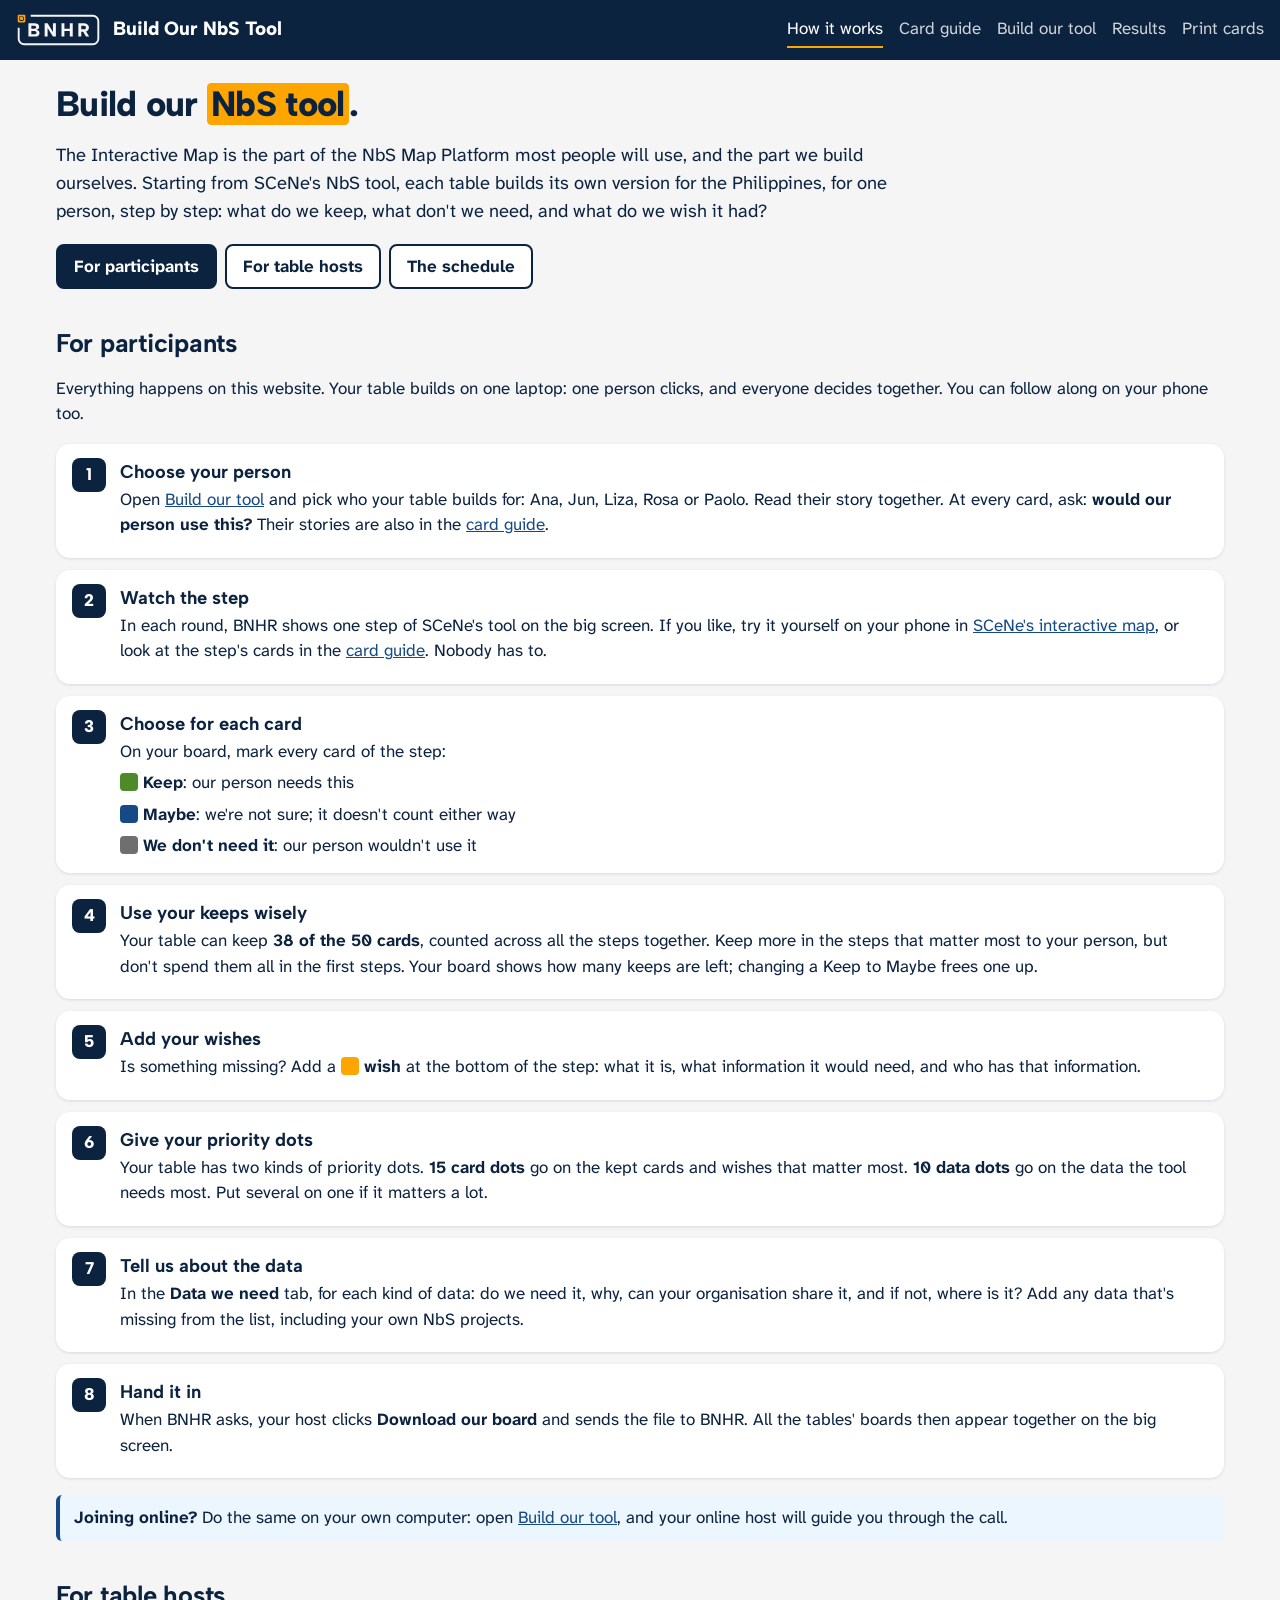
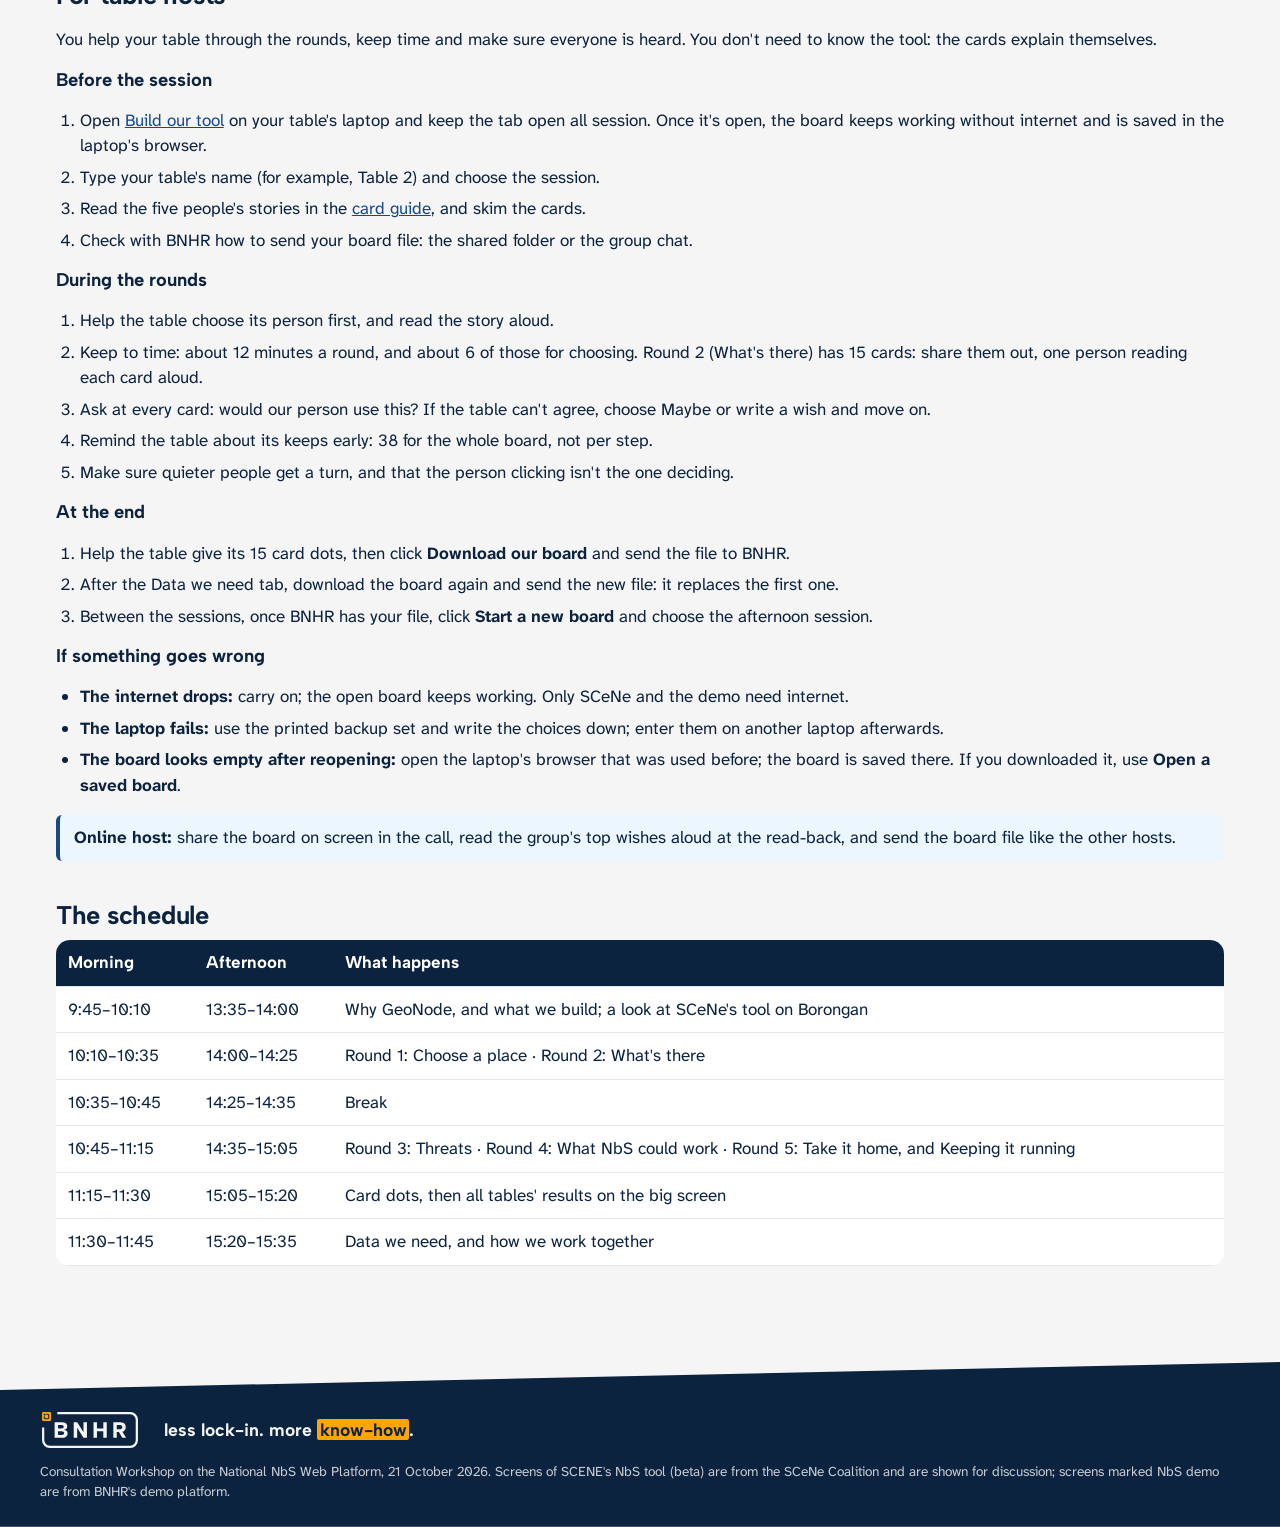
==== 2026-10-21-nbs-tool-builder/index.html @ ed40498b "feat: How it works page, card guide page, board-wide keeps and priority dots - index.html is now How" ====
<!doctype html>
<html lang="en">
<head>
<meta charset="utf-8">
<meta name="viewport" content="width=device-width, initial-scale=1">
<title>Build Our NbS Tool</title>
<meta name="description" content="How the Build Our NbS Tool activity works, step by step, for participants and table hosts.">
<link rel="stylesheet" href="style.css">
</head>
<body>
<main class="howto">
  <h1>Build our <em>NbS tool</em>.</h1>
  <p class="lead">The Interactive Map is the part of the NbS Map Platform most people will use, and the part we build ourselves. Starting from SCeNe's NbS tool, each table builds its own version for the Philippines, for one person, step by step: what do we keep, what don't we need, and what do we wish it had?</p>

  <nav class="jump" aria-label="On this page">
    <a class="btn" href="#participants">For participants</a>
    <a class="btn ghost" href="#hosts">For table hosts</a>
    <a class="btn ghost" href="#schedule">The schedule</a>
  </nav>

  <section id="participants">
    <h2>For participants</h2>
    <p>Everything happens on this website. Your table builds on one laptop: one person clicks, and everyone decides together. You can follow along on your phone too.</p>
    <ol class="howto-steps">
      <li><h3>Choose your person</h3><p>Open <a href="board.html">Build our tool</a> and pick who your table builds for: Ana, Jun, Liza, Rosa or Paolo. Read their story together. At every card, ask: <strong>would our person use this?</strong> Their stories are also in the <a href="cards.html#people">card guide</a>.</p></li>
      <li><h3>Watch the step</h3><p>In each round, BNHR shows one step of SCeNe's tool on the big screen. If you like, try it yourself on your phone in <a href="https://nbstool-beta.scenecoalition.org/interactive-map" target="_blank" rel="noopener">SCeNe's interactive map</a>, or look at the step's cards in the <a href="cards.html#cards">card guide</a>. Nobody has to.</p></li>
      <li><h3>Choose for each card</h3><p>On your board, mark every card of the step:</p>
        <ul class="legend" aria-label="The choices">
          <li><span class="swatch keep"></span> <strong>Keep</strong>: our person needs this</li>
          <li><span class="swatch maybe"></span> <strong>Maybe</strong>: we're not sure; it doesn't count either way</li>
          <li><span class="swatch skip"></span> <strong>We don't need it</strong>: our person wouldn't use it</li>
        </ul>
      </li>
      <li><h3>Use your keeps wisely</h3><p>Your table can keep <strong><span data-rule="keeps"></span> of the <span data-rule="cards"></span> cards</strong>, counted across all the steps together. Keep more in the steps that matter most to your person, but don't spend them all in the first steps. Your board shows how many keeps are left; changing a Keep to Maybe frees one up.</p></li>
      <li><h3>Add your wishes</h3><p>Is something missing? Add a <span class="swatch wish"></span> <strong>wish</strong> at the bottom of the step: what it is, what information it would need, and who has that information.</p></li>
      <li><h3>Give your priority dots</h3><p>Your table has two kinds of priority dots. <strong><span data-rule="cardDots"></span> card dots</strong> go on the kept cards and wishes that matter most. <strong><span data-rule="dataDots"></span> data dots</strong> go on the data the tool needs most. Put several on one if it matters a lot.</p></li>
      <li><h3>Tell us about the data</h3><p>In the <strong>Data we need</strong> tab, for each kind of data: do we need it, why, can your organisation share it, and if not, where is it? Add any data that's missing from the list, including your own NbS projects.</p></li>
      <li><h3>Hand it in</h3><p>When BNHR asks, your host clicks <strong>Download our board</strong> and sends the file to BNHR. All the tables' boards then appear together on the big screen.</p></li>
    </ol>
    <p class="notice"><strong>Joining online?</strong> Do the same on your own computer: open <a href="board.html">Build our tool</a>, and your online host will guide you through the call.</p>
  </section>

  <section id="hosts">
    <h2>For table hosts</h2>
    <p>You help your table through the rounds, keep time and make sure everyone is heard. You don't need to know the tool: the cards explain themselves.</p>
    <h3>Before the session</h3>
    <ol class="howto-list">
      <li>Open <a href="board.html">Build our tool</a> on your table's laptop and keep the tab open all session. Once it's open, the board keeps working without internet and is saved in the laptop's browser.</li>
      <li>Type your table's name (for example, Table 2) and choose the session.</li>
      <li>Read the five people's stories in the <a href="cards.html#people">card guide</a>, and skim the cards.</li>
      <li>Check with BNHR how to send your board file: the shared folder or the group chat.</li>
    </ol>
    <h3>During the rounds</h3>
    <ol class="howto-list">
      <li>Help the table choose its person first, and read the story aloud.</li>
      <li>Keep to time: about 12 minutes a round, and about 6 of those for choosing. Round 2 (What's there) has 15 cards: share them out, one person reading each card aloud.</li>
      <li>Ask at every card: would our person use this? If the table can't agree, choose Maybe or write a wish and move on.</li>
      <li>Remind the table about its keeps early: <span data-rule="keeps"></span> for the whole board, not per step.</li>
      <li>Make sure quieter people get a turn, and that the person clicking isn't the one deciding.</li>
    </ol>
    <h3>At the end</h3>
    <ol class="howto-list">
      <li>Help the table give its <span data-rule="cardDots"></span> card dots, then click <strong>Download our board</strong> and send the file to BNHR.</li>
      <li>After the Data we need tab, download the board again and send the new file: it replaces the first one.</li>
      <li>Between the sessions, once BNHR has your file, click <strong>Start a new board</strong> and choose the afternoon session.</li>
    </ol>
    <h3>If something goes wrong</h3>
    <ul class="howto-list">
      <li><strong>The internet drops:</strong> carry on; the open board keeps working. Only SCeNe and the demo need internet.</li>
      <li><strong>The laptop fails:</strong> use the printed backup set and write the choices down; enter them on another laptop afterwards.</li>
      <li><strong>The board looks empty after reopening:</strong> open the laptop's browser that was used before; the board is saved there. If you downloaded it, use <strong>Open a saved board</strong>.</li>
    </ul>
    <p class="notice"><strong>Online host:</strong> share the board on screen in the call, read the group's top wishes aloud at the read-back, and send the board file like the other hosts.</p>
  </section>

  <section id="schedule">
    <h2>The schedule</h2>
    <div class="table-wrap">
      <table class="results">
        <thead><tr><th>Morning</th><th>Afternoon</th><th>What happens</th></tr></thead>
        <tbody>
          <tr><td>9:45–10:10</td><td>13:35–14:00</td><td>Why GeoNode, and what we build; a look at SCeNe's tool on Borongan</td></tr>
          <tr><td>10:10–10:35</td><td>14:00–14:25</td><td>Round 1: Choose a place · Round 2: What's there</td></tr>
          <tr><td>10:35–10:45</td><td>14:25–14:35</td><td>Break</td></tr>
          <tr><td>10:45–11:15</td><td>14:35–15:05</td><td>Round 3: Threats · Round 4: What NbS could work · Round 5: Take it home, and Keeping it running</td></tr>
          <tr><td>11:15–11:30</td><td>15:05–15:20</td><td>Card dots, then all tables' results on the big screen</td></tr>
          <tr><td>11:30–11:45</td><td>15:20–15:35</td><td>Data we need, and how we work together</td></tr>
        </tbody>
      </table>
    </div>
  </section>
</main>
<script src="cards.js"></script>
<script src="common.js"></script>
<script>
  UI.topbar();
  UI.footer();
</script>
</body>
</html>
---- 2026-10-21-nbs-tool-builder/style.css ----
/* BNHR 2026 brand: core-light colourway (navy ink on paper, signal orange block),
   Albert Sans headlines, Atkinson Hyperlegible Next text. Fonts are bundled so the
   pages look right without internet. Green and grey are used only for the
   keep / don't need choices; orange also marks wishes. */
@font-face { font-family: "Albert Sans"; src: url("fonts/albert-sans-latin-wght-normal.woff2") format("woff2"); font-weight: 100 900; font-display: swap; }
@font-face { font-family: "Atkinson Hyperlegible Next"; src: url("fonts/atkinson-hyperlegible-next-latin-400-normal.woff2") format("woff2"); font-weight: 400; font-display: swap; }
@font-face { font-family: "Atkinson Hyperlegible Next"; src: url("fonts/atkinson-hyperlegible-next-latin-700-normal.woff2") format("woff2"); font-weight: 700; font-display: swap; }

:root {
  --navy: #0c2340;
  --navy-surface: #10294a;
  --orange: #ffa500;
  --orange-pale: #fff4dc;
  --paper: #f5f5f5;
  --white: #ffffff;
  --blue: #164a87;
  --blue-pale: #ebf6ff;
  --green: #4d8a2a;
  --green-pale: #e9f3e1;
  --grey: #6f6f6f;
  --grey-pale: #e6e6e6;
  --red: #cc0000;
  --muted: color-mix(in srgb, var(--navy) 86%, var(--paper));
  --rule: color-mix(in srgb, var(--navy) 18%, var(--paper));
  --font-title: "Albert Sans", Arial, sans-serif;
  --font-body: "Atkinson Hyperlegible Next", Arial, sans-serif;
  --radius: 14px;
}

/* The 2026 highlight: navy words on an orange block; a full stop stays outside it. */
em.hl, h1 em, h2 em {
  font-style: normal; color: var(--navy); background: var(--orange);
  padding: 0 0.12em; border-radius: 0.12em;
  -webkit-box-decoration-break: clone; box-decoration-break: clone;
}

* { box-sizing: border-box; }

body {
  margin: 0;
  background: var(--paper);
  color: var(--navy);
  font-family: var(--font-body);
  font-size: 17px;
  line-height: 1.5;
}

h1, h2, h3 {
  font-family: var(--font-title);
  line-height: 1.15;
  margin: 0 0 0.4em;
}
h1 { font-size: 2.2rem; font-weight: 800; letter-spacing: -0.02em; }
h2 { font-size: 1.6rem; font-weight: 700; letter-spacing: -0.01em; }
h3 { font-size: 1.15rem; font-weight: 700; }

a { color: var(--blue); }

button, input, select, textarea { font: inherit; color: inherit; }

/* Top bar */
.topbar {
  background: var(--navy);
  color: var(--white);
  padding: 12px 16px;
  display: flex;
  flex-wrap: wrap;
  align-items: center;
  gap: 8px 24px;
}
.topbar .brand {
  font-family: var(--font-title);
  font-weight: 800;
  font-size: 1.2rem;
  color: var(--white);
  text-decoration: none;
  margin-right: auto;
  display: flex;
  align-items: center;
  gap: 12px;
}
.topbar .brand img { height: 34px; width: auto; }
.topbar nav { display: flex; flex-wrap: wrap; gap: 4px 16px; }
.topbar nav a { color: var(--white); text-decoration: none; opacity: 0.8; padding: 4px 0; border-bottom: 2px solid transparent; }
.topbar nav a:hover { opacity: 1; }
.topbar nav a[aria-current="page"] { opacity: 1; border-bottom-color: var(--orange); }

main { max-width: 1200px; margin: 0 auto; padding: 24px 16px 64px; }

.lead { font-size: 1.15rem; max-width: 46em; }
.muted { color: var(--muted); }
.small { font-size: 0.9rem; }

/* The 2026 footer: the slanted navy band, with the logo and the tagline. */
footer.site {
  background: var(--navy); color: var(--paper);
  clip-path: polygon(0 28px, 100% 0, 100% 100%, 0 100%);
  padding: 48px 16px 24px; margin-top: 32px;
}
footer.site .inner { max-width: 1200px; margin: 0 auto; display: flex; flex-wrap: wrap; align-items: center; gap: 12px 24px; }
footer.site img { height: 40px; width: auto; }
footer.site .tagline { font-family: var(--font-title); font-weight: 700; font-size: 1.1rem; text-transform: lowercase; }
footer.site .tagline em { font-style: normal; color: var(--navy); background: var(--orange); padding: 0 0.12em; border-radius: 0.12em; }
footer.site .credit { flex-basis: 100%; font-size: 0.85rem; color: color-mix(in srgb, var(--paper) 80%, var(--navy)); }

/* Step navigation */
.steps { display: flex; flex-wrap: wrap; gap: 8px; margin: 16px 0 24px; padding: 0; list-style: none; }
.steps button, .steps a {
  border: 2px solid var(--navy); background: var(--white); color: var(--navy);
  border-radius: 999px; padding: 6px 14px; cursor: pointer; text-decoration: none; font-weight: 600;
  display: inline-block; line-height: 1.3;
}
.steps button[aria-pressed="true"] { background: var(--navy); color: var(--white); }
.steps .count { font-weight: 400; opacity: 0.75; margin-left: 6px; }

.step-head { margin: 32px 0 12px; }
.step-head .num {
  display: inline-block; background: var(--navy); color: var(--white); border-radius: 8px;
  padding: 0 10px; margin-right: 8px; font-family: var(--font-title);
}
.step-head .question { font-size: 1.1rem; margin: 0; }

/* Cards */
.grid { display: grid; grid-template-columns: repeat(auto-fill, minmax(280px, 1fr)); gap: 16px; }

.card {
  background: var(--white); border-radius: var(--radius); border: 2px solid transparent;
  box-shadow: 0 1px 3px rgba(12, 35, 64, 0.12); display: flex; flex-direction: column; overflow: hidden;
}
.card .pic { background: var(--blue-pale); height: 170px; display: flex; align-items: center; justify-content: center; overflow: hidden; }
.card .pic img { width: 100%; height: 100%; object-fit: contain; }
.card .pic.none { color: var(--grey); font-size: 0.9rem; }
.card .body { padding: 14px 16px 16px; display: flex; flex-direction: column; gap: 6px; flex: 1; }
.card .id { font-family: var(--font-title); font-weight: 700; color: var(--blue); }
.card .title { font-family: var(--font-title); font-weight: 700; font-size: 1.1rem; margin: 0; }
.card .text { margin: 0; }
.card .more { margin: 0; font-size: 0.95rem; color: var(--muted); }
.tag {
  align-self: flex-start; font-size: 0.8rem; font-weight: 600; border-radius: 999px; padding: 2px 10px;
  background: var(--grey-pale); color: var(--navy);
}
.tag.SCENE { background: #e3f1ec; }
.tag.Demo { background: var(--blue-pale); }
.tag.Plan { background: var(--orange-pale); }
.tag.GeoNode { background: var(--green-pale); }

.card.keep { border-color: var(--green); }
.card.skip { border-color: var(--grey); opacity: 0.7; }
.card.maybe { border-color: var(--blue); border-style: dashed; }
.card.data .data-fields { display: grid; gap: 8px; margin-top: 6px; }
.keeps { margin: 6px 0 0; padding: 8px 12px; background: var(--white); border-left: 4px solid var(--green); border-radius: 6px; }
.data-tab { border-color: var(--orange) !important; }
.data-tab[aria-pressed="true"] { background: var(--orange) !important; color: var(--navy) !important; }

/* Personas */
.persona { background: var(--white); border-radius: var(--radius); padding: 16px 20px; margin-top: 16px; box-shadow: 0 1px 3px rgba(12, 35, 64, 0.12); border-left: 6px solid var(--orange); }
.persona h3 { margin-bottom: 6px; }
.persona p { margin: 4px 0; }
.people { display: grid; grid-template-columns: repeat(auto-fill, minmax(300px, 1fr)); gap: 16px; }
.people .persona { margin-top: 0; }
.card.wish { border-color: var(--orange); background: var(--orange-pale); }

/* Choice buttons */
.choices { display: flex; flex-wrap: wrap; gap: 8px; margin-top: auto; padding-top: 8px; }
.choice {
  border: 2px solid; border-radius: 8px; padding: 6px 12px; cursor: pointer; background: var(--white); font-weight: 600;
}
.choice.keep { border-color: var(--green); color: var(--green); }
.choice.skip { border-color: var(--grey); color: #555; }
.choice.maybe { border-color: var(--blue); color: var(--blue); }
.choice.maybe[aria-pressed="true"] { background: var(--blue); color: var(--white); }
.choice:disabled { opacity: 0.4; cursor: not-allowed; }
.choice.keep[aria-pressed="true"] { background: var(--green); color: var(--white); }
.choice.skip[aria-pressed="true"] { background: var(--grey); color: var(--white); }

.dots { display: flex; align-items: center; gap: 6px; margin-left: auto; }
.dots button {
  width: 34px; height: 34px; border-radius: 50%; border: 2px solid var(--navy); background: var(--white);
  cursor: pointer; font-weight: 700; line-height: 1;
}
.dots button:disabled { opacity: 0.35; cursor: default; }
.dots .n { min-width: 2.2em; text-align: center; font-weight: 700; }
.dot { display: inline-block; width: 12px; height: 12px; border-radius: 50%; background: var(--navy); margin-right: 2px; vertical-align: middle; }

/* Panels and forms */
.panel { background: var(--white); border-radius: var(--radius); padding: 16px; box-shadow: 0 1px 3px rgba(12, 35, 64, 0.12); }
.setup { display: grid; grid-template-columns: repeat(auto-fit, minmax(240px, 1fr)); gap: 16px; align-items: end; }
label { display: block; font-weight: 600; margin-bottom: 4px; }
input[type="text"], select, textarea {
  width: 100%; border: 2px solid #c8d1dc; border-radius: 8px; padding: 8px 10px; background: var(--white);
}
textarea { min-height: 3.2em; resize: vertical; }
input:focus, select:focus, textarea:focus, button:focus-visible { outline: 3px solid var(--blue); outline-offset: 1px; }

.btn {
  border: 2px solid var(--navy); background: var(--navy); color: var(--white); border-radius: 8px;
  padding: 8px 16px; cursor: pointer; font-weight: 600; text-decoration: none; display: inline-block;
}
.btn.ghost { background: var(--white); color: var(--navy); }
.btn.orange { background: var(--orange); border-color: var(--orange); color: var(--navy); }
.toolbar { display: flex; flex-wrap: wrap; gap: 8px; align-items: center; margin: 16px 0; }

.wish-form { display: grid; grid-template-columns: repeat(auto-fit, minmax(220px, 1fr)); gap: 12px; align-items: end; margin-top: 16px; padding: 16px; border-radius: var(--radius); background: var(--orange-pale); border: 2px dashed var(--orange); }
.wish-form h3 { grid-column: 1 / -1; margin: 0; }

.legend { display: flex; flex-wrap: wrap; gap: 16px; margin: 8px 0 0; padding: 0; list-style: none; }
.legend li { display: flex; align-items: center; gap: 6px; }
.swatch { width: 18px; height: 18px; border-radius: 4px; display: inline-block; }
.swatch.keep { background: var(--green); }
.swatch.skip { background: var(--grey); }
.swatch.maybe { background: var(--blue); }
.swatch.wish { background: var(--orange); }

.notice { background: var(--blue-pale); border-left: 4px solid var(--blue); padding: 10px 14px; border-radius: 6px; }

/* Results tables */
table.results { width: 100%; border-collapse: collapse; background: var(--white); border-radius: var(--radius); overflow: hidden; }
table.results th, table.results td { padding: 10px 12px; text-align: left; border-bottom: 1px solid var(--grey-pale); vertical-align: top; }
table.results th { background: var(--navy); color: var(--white); font-family: var(--font-title); }
table.results td.num { text-align: right; font-variant-numeric: tabular-nums; white-space: nowrap; }
.bar { height: 8px; border-radius: 4px; background: var(--green); }
.table-wrap { overflow-x: auto; }

/* Images opened large */
dialog.zoom { border: none; border-radius: var(--radius); padding: 0; max-width: min(1100px, 95vw); }
dialog.zoom img { display: block; max-width: 100%; max-height: 85vh; }
dialog.zoom::backdrop { background: rgba(12, 35, 64, 0.7); }
.pic button.open { all: unset; cursor: zoom-in; width: 100%; height: 100%; display: flex; }

@media (max-width: 600px) {
  body { font-size: 16px; }
  h1 { font-size: 1.7rem; }
  .card .pic { height: 140px; }
}

/* How it works */
.howto h1 em { font-style: normal; background: var(--orange); padding: 0 0.12em; border-radius: 0.12em; }
.howto section { margin-top: 40px; }
.jump { display: flex; flex-wrap: wrap; gap: 8px; margin: 8px 0 0; }
.howto-steps { list-style: none; counter-reset: step; padding: 0; margin: 16px 0; display: grid; gap: 12px; }
.howto-steps > li { counter-increment: step; position: relative; background: var(--white); border-radius: var(--radius); padding: 14px 18px 14px 64px; box-shadow: 0 1px 3px rgba(12, 35, 64, 0.12); }
.howto-steps > li::before { content: counter(step); position: absolute; left: 16px; top: 14px; width: 34px; height: 34px; border-radius: 8px; background: var(--navy); color: var(--white); font-family: var(--font-title); font-weight: 800; display: flex; align-items: center; justify-content: center; }
.howto-steps h3 { margin: 4px 0 4px; }
.howto-steps p { margin: 0 0 6px; }
.howto-steps .legend { flex-direction: column; gap: 6px; margin: 6px 0 0; }
.howto-list { padding-left: 1.4em; display: grid; gap: 6px; }
.howto .swatch { vertical-align: -3px; }
.howto-steps .legend li { display: block; }
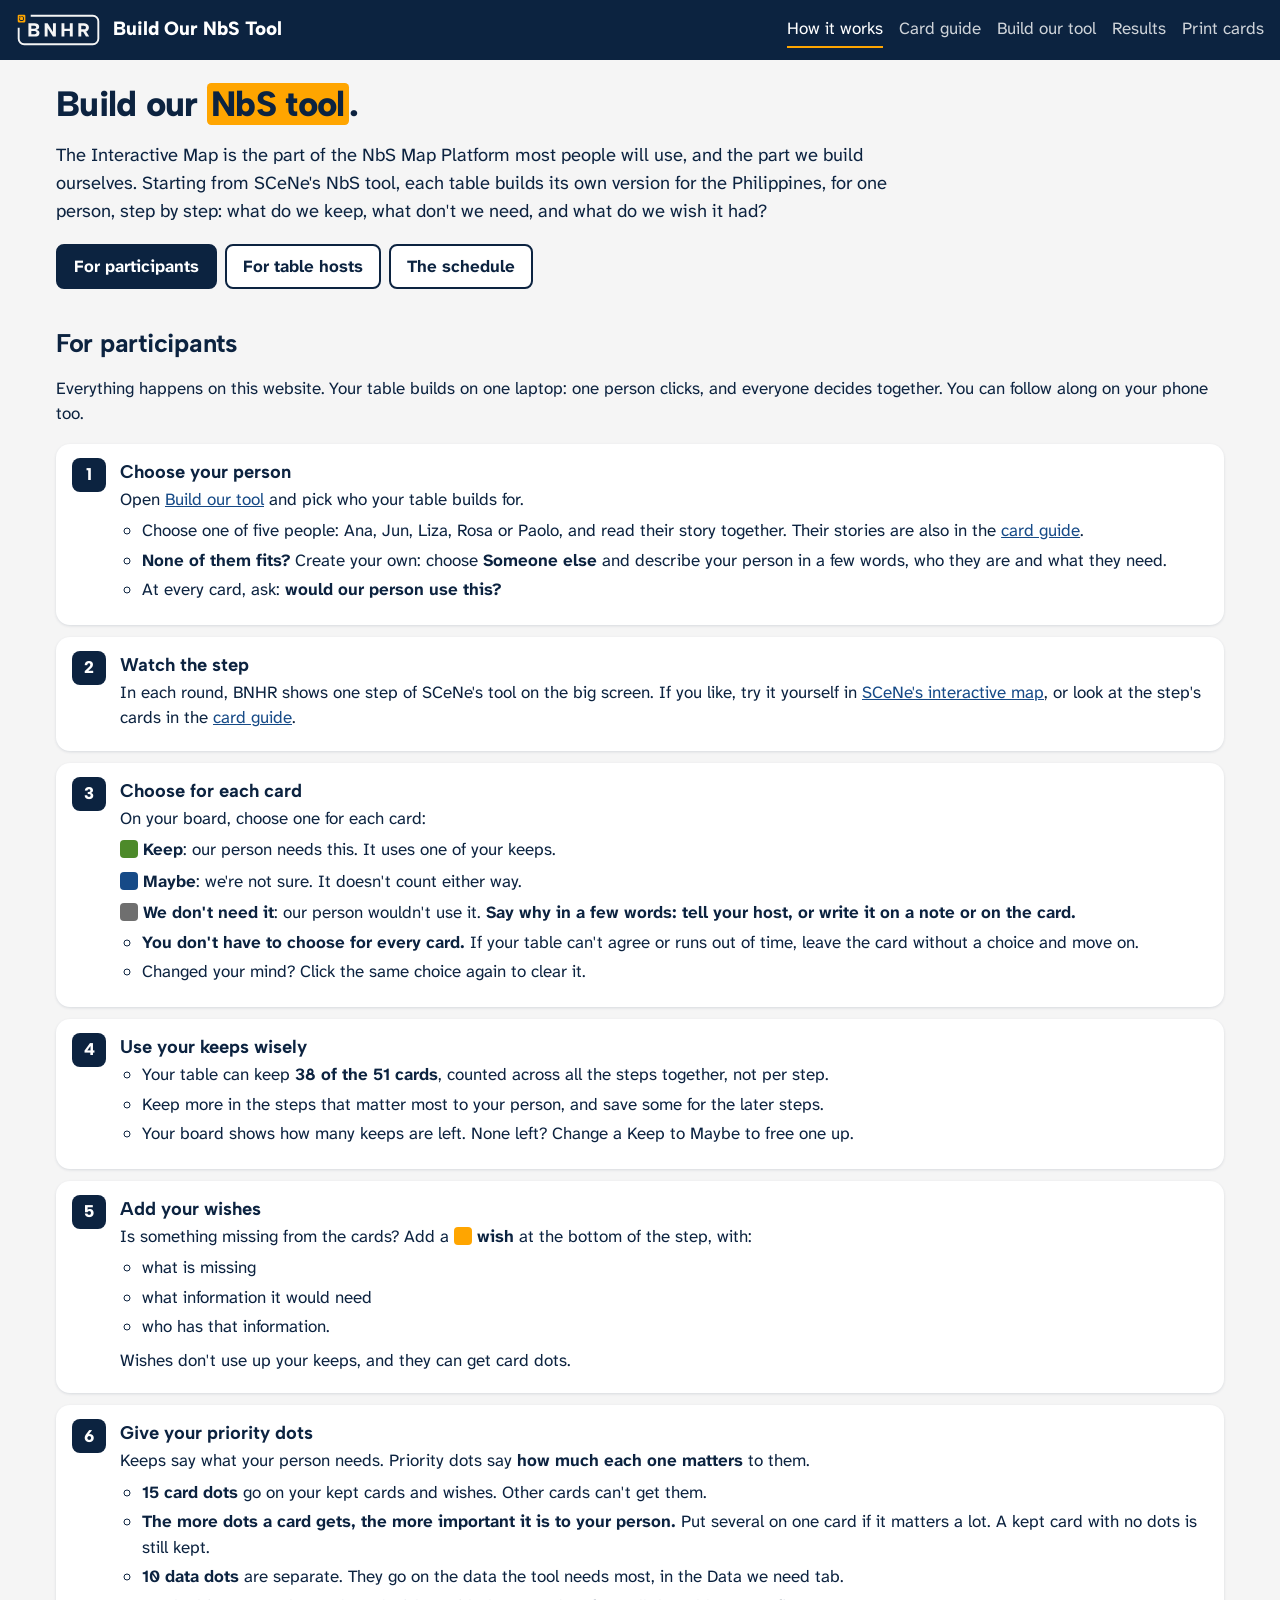
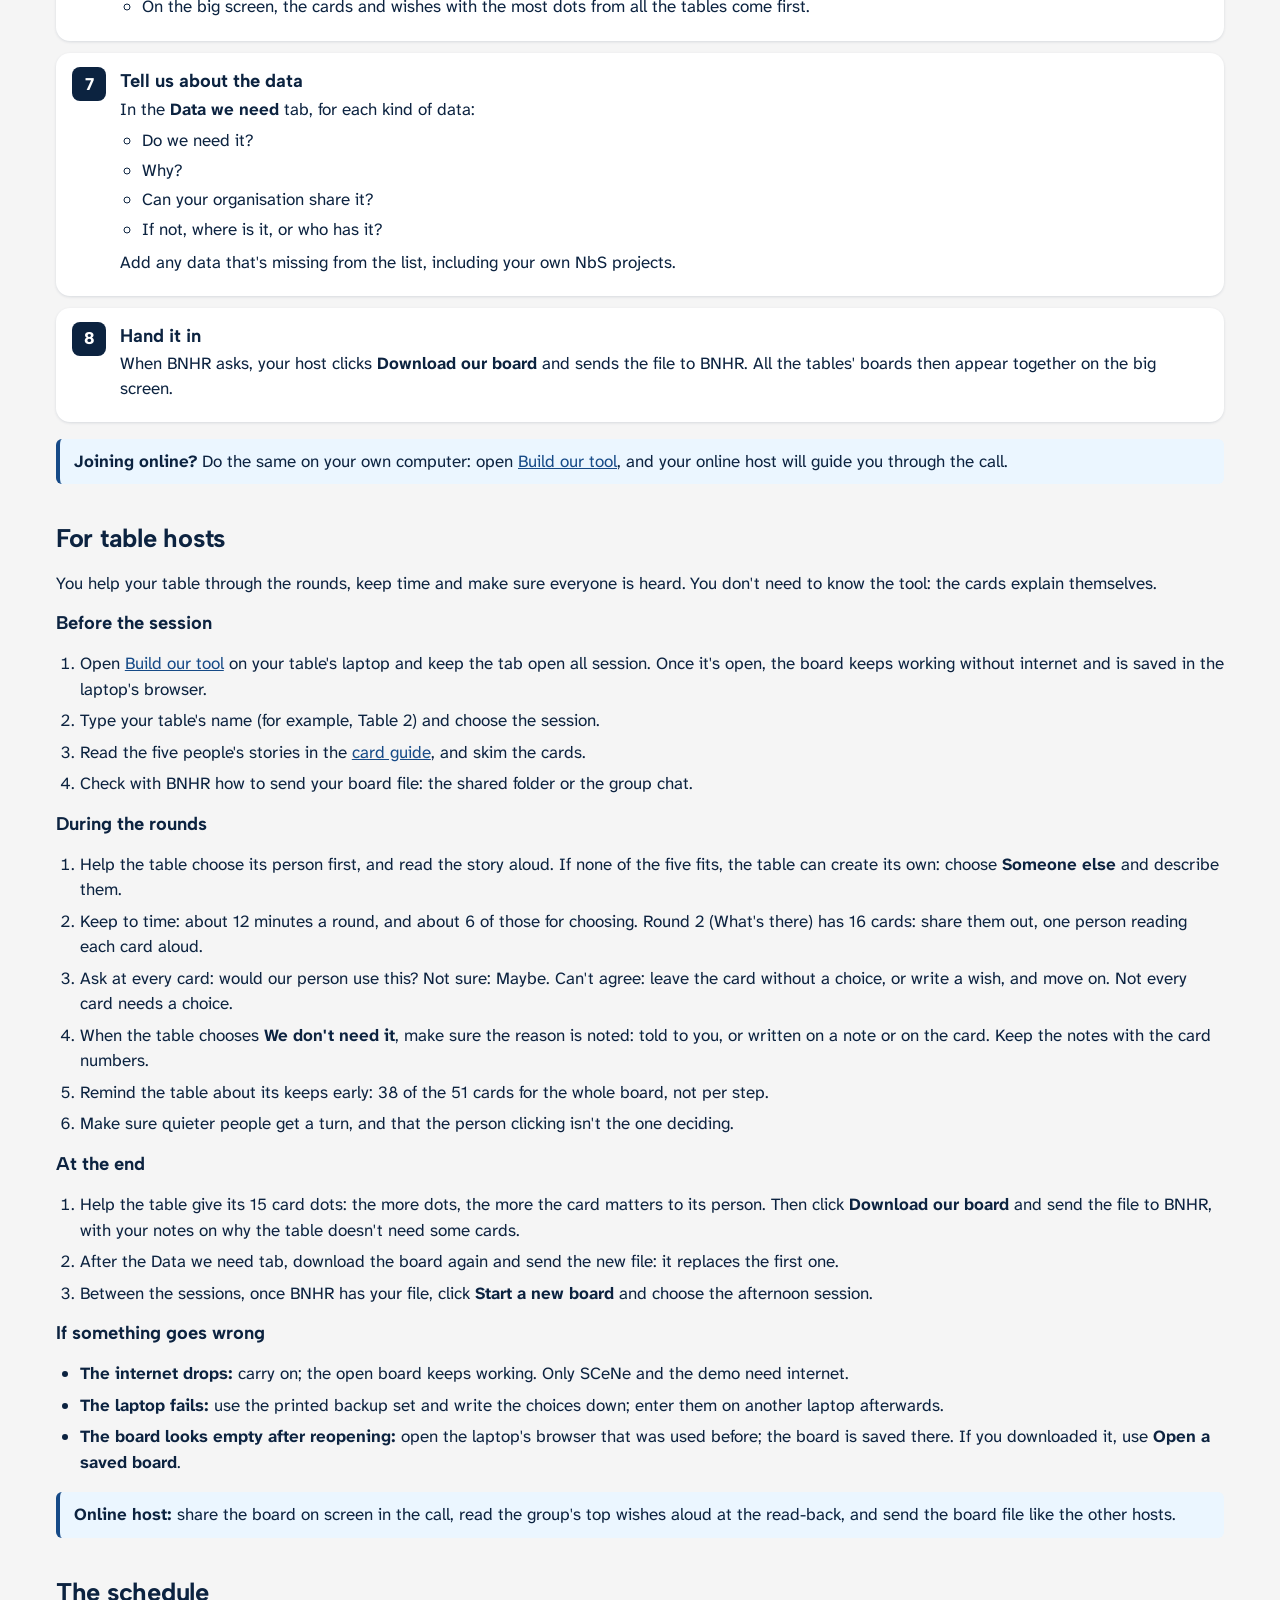
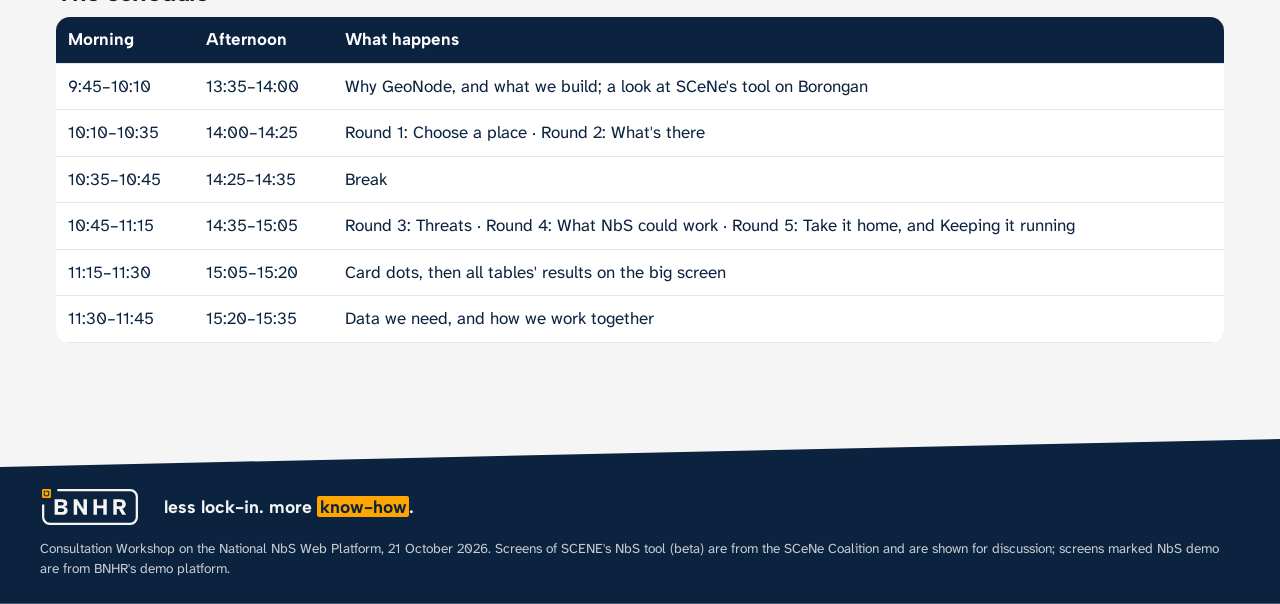
==== commit de21344b: "feat: add national NbS projects card; clearer participant guidance - Add card 2.16 "All NbS projects" ====
--- a/2026-10-21-nbs-tool-builder/index.html
+++ b/2026-10-21-nbs-tool-builder/index.html
@@ -5,6 +5,17 @@
 <meta name="viewport" content="width=device-width, initial-scale=1">
 <title>Build Our NbS Tool</title>
 <meta name="description" content="How the Build Our NbS Tool activity works, step by step, for participants and table hosts.">
+<link rel="canonical" href="https://bnhr.xyz/workshops/2026-10-21-nbs-tool-builder/">
+<meta property="og:type" content="website">
+<meta property="og:site_name" content="BNHR">
+<meta property="og:title" content="Build Our NbS Tool">
+<meta property="og:description" content="How the Build Our NbS Tool activity works, step by step, for participants and table hosts. Consultation Workshop on the National NbS Web Platform, 21 October 2026.">
+<meta property="og:url" content="https://bnhr.xyz/workshops/2026-10-21-nbs-tool-builder/">
+<meta property="og:image" content="https://bnhr.xyz/workshops/2026-10-21-nbs-tool-builder/img/share.png">
+<meta property="og:image:width" content="1200">
+<meta property="og:image:height" content="630">
+<meta property="og:image:alt" content="Build our NbS tool: keep, don't need or wish it had. Consultation Workshop on the National NbS Web Platform, 21 October 2026.">
+<meta name="twitter:card" content="summary_large_image">
 <link rel="stylesheet" href="style.css">
 </head>
 <body>
@@ -22,19 +33,57 @@
     <h2>For participants</h2>
     <p>Everything happens on this website. Your table builds on one laptop: one person clicks, and everyone decides together. You can follow along on your phone too.</p>
     <ol class="howto-steps">
-      <li><h3>Choose your person</h3><p>Open <a href="board.html">Build our tool</a> and pick who your table builds for: Ana, Jun, Liza, Rosa or Paolo. Read their story together. At every card, ask: <strong>would our person use this?</strong> Their stories are also in the <a href="cards.html#people">card guide</a>.</p></li>
-      <li><h3>Watch the step</h3><p>In each round, BNHR shows one step of SCeNe's tool on the big screen. If you like, try it yourself on your phone in <a href="https://nbstool-beta.scenecoalition.org/interactive-map" target="_blank" rel="noopener">SCeNe's interactive map</a>, or look at the step's cards in the <a href="cards.html#cards">card guide</a>. Nobody has to.</p></li>
-      <li><h3>Choose for each card</h3><p>On your board, mark every card of the step:</p>
-        <ul class="legend" aria-label="The choices">
-          <li><span class="swatch keep"></span> <strong>Keep</strong>: our person needs this</li>
-          <li><span class="swatch maybe"></span> <strong>Maybe</strong>: we're not sure; it doesn't count either way</li>
-          <li><span class="swatch skip"></span> <strong>We don't need it</strong>: our person wouldn't use it</li>
+      <li><h3>Choose your person</h3><p>Open <a href="board.html">Build our tool</a> and pick who your table builds for.</p>
+        <ul class="points">
+          <li>Choose one of five people: Ana, Jun, Liza, Rosa or Paolo, and read their story together. Their stories are also in the <a href="cards.html#people">card guide</a>.</li>
+          <li><strong>None of them fits?</strong> Create your own: choose <strong>Someone else</strong> and describe your person in a few words, who they are and what they need.</li>
+          <li>At every card, ask: <strong>would our person use this?</strong></li>
         </ul>
       </li>
-      <li><h3>Use your keeps wisely</h3><p>Your table can keep <strong><span data-rule="keeps"></span> of the <span data-rule="cards"></span> cards</strong>, counted across all the steps together. Keep more in the steps that matter most to your person, but don't spend them all in the first steps. Your board shows how many keeps are left; changing a Keep to Maybe frees one up.</p></li>
-      <li><h3>Add your wishes</h3><p>Is something missing? Add a <span class="swatch wish"></span> <strong>wish</strong> at the bottom of the step: what it is, what information it would need, and who has that information.</p></li>
-      <li><h3>Give your priority dots</h3><p>Your table has two kinds of priority dots. <strong><span data-rule="cardDots"></span> card dots</strong> go on the kept cards and wishes that matter most. <strong><span data-rule="dataDots"></span> data dots</strong> go on the data the tool needs most. Put several on one if it matters a lot.</p></li>
-      <li><h3>Tell us about the data</h3><p>In the <strong>Data we need</strong> tab, for each kind of data: do we need it, why, can your organisation share it, and if not, where is it? Add any data that's missing from the list, including your own NbS projects.</p></li>
+      <li><h3>Watch the step</h3><p>In each round, BNHR shows one step of SCeNe's tool on the big screen. If you like, try it yourself in <a href="https://nbstool-beta.scenecoalition.org/interactive-map" target="_blank" rel="noopener">SCeNe's interactive map</a>, or look at the step's cards in the <a href="cards.html#cards">card guide</a>.</p></li>
+      <li><h3>Choose for each card</h3><p>On your board, choose one for each card:</p>
+        <ul class="legend" aria-label="The choices">
+          <li><span class="swatch keep"></span> <strong>Keep</strong>: our person needs this. It uses one of your keeps.</li>
+          <li><span class="swatch maybe"></span> <strong>Maybe</strong>: we're not sure. It doesn't count either way.</li>
+          <li><span class="swatch skip"></span> <strong>We don't need it</strong>: our person wouldn't use it. <strong>Say why in a few words: tell your host, or write it on a note or on the card.</strong></li>
+        </ul>
+        <ul class="points">
+          <li><strong>You don't have to choose for every card.</strong> If your table can't agree or runs out of time, leave the card without a choice and move on.</li>
+          <li>Changed your mind? Click the same choice again to clear it.</li>
+        </ul>
+      </li>
+      <li><h3>Use your keeps wisely</h3>
+        <ul class="points">
+          <li>Your table can keep <strong><span data-rule="keeps"></span> of the <span data-rule="cards"></span> cards</strong>, counted across all the steps together, not per step.</li>
+          <li>Keep more in the steps that matter most to your person, and save some for the later steps.</li>
+          <li>Your board shows how many keeps are left. None left? Change a Keep to Maybe to free one up.</li>
+        </ul>
+      </li>
+      <li><h3>Add your wishes</h3><p>Is something missing from the cards? Add a <span class="swatch wish"></span> <strong>wish</strong> at the bottom of the step, with:</p>
+        <ul class="points">
+          <li>what is missing</li>
+          <li>what information it would need</li>
+          <li>who has that information.</li>
+        </ul>
+        <p>Wishes don't use up your keeps, and they can get card dots.</p>
+      </li>
+      <li><h3>Give your priority dots</h3><p>Keeps say what your person needs. Priority dots say <strong>how much each one matters</strong> to them.</p>
+        <ul class="points">
+          <li><strong><span data-rule="cardDots"></span> card dots</strong> go on your kept cards and wishes. Other cards can't get them.</li>
+          <li><strong>The more dots a card gets, the more important it is to your person.</strong> Put several on one card if it matters a lot. A kept card with no dots is still kept.</li>
+          <li><strong><span data-rule="dataDots"></span> data dots</strong> are separate. They go on the data the tool needs most, in the Data we need tab.</li>
+          <li>On the big screen, the cards and wishes with the most dots from all the tables come first.</li>
+        </ul>
+      </li>
+      <li><h3>Tell us about the data</h3><p>In the <strong>Data we need</strong> tab, for each kind of data:</p>
+        <ul class="points">
+          <li>Do we need it?</li>
+          <li>Why?</li>
+          <li>Can your organisation share it?</li>
+          <li>If not, where is it, or who has it?</li>
+        </ul>
+        <p>Add any data that's missing from the list, including your own NbS projects.</p>
+      </li>
       <li><h3>Hand it in</h3><p>When BNHR asks, your host clicks <strong>Download our board</strong> and sends the file to BNHR. All the tables' boards then appear together on the big screen.</p></li>
     </ol>
     <p class="notice"><strong>Joining online?</strong> Do the same on your own computer: open <a href="board.html">Build our tool</a>, and your online host will guide you through the call.</p>
@@ -52,15 +101,16 @@
     </ol>
     <h3>During the rounds</h3>
     <ol class="howto-list">
-      <li>Help the table choose its person first, and read the story aloud.</li>
-      <li>Keep to time: about 12 minutes a round, and about 6 of those for choosing. Round 2 (What's there) has 15 cards: share them out, one person reading each card aloud.</li>
-      <li>Ask at every card: would our person use this? If the table can't agree, choose Maybe or write a wish and move on.</li>
-      <li>Remind the table about its keeps early: <span data-rule="keeps"></span> for the whole board, not per step.</li>
+      <li>Help the table choose its person first, and read the story aloud. If none of the five fits, the table can create its own: choose <strong>Someone else</strong> and describe them.</li>
+      <li>Keep to time: about 12 minutes a round, and about 6 of those for choosing. Round 2 (What's there) has <span data-step-cards="2"></span> cards: share them out, one person reading each card aloud.</li>
+      <li>Ask at every card: would our person use this? Not sure: Maybe. Can't agree: leave the card without a choice, or write a wish, and move on. Not every card needs a choice.</li>
+      <li>When the table chooses <strong>We don't need it</strong>, make sure the reason is noted: told to you, or written on a note or on the card. Keep the notes with the card numbers.</li>
+      <li>Remind the table about its keeps early: <span data-rule="keeps"></span> of the <span data-rule="cards"></span> cards for the whole board, not per step.</li>
       <li>Make sure quieter people get a turn, and that the person clicking isn't the one deciding.</li>
     </ol>
     <h3>At the end</h3>
     <ol class="howto-list">
-      <li>Help the table give its <span data-rule="cardDots"></span> card dots, then click <strong>Download our board</strong> and send the file to BNHR.</li>
+      <li>Help the table give its <span data-rule="cardDots"></span> card dots: the more dots, the more the card matters to its person. Then click <strong>Download our board</strong> and send the file to BNHR, with your notes on why the table doesn't need some cards.</li>
       <li>After the Data we need tab, download the board again and send the new file: it replaces the first one.</li>
       <li>Between the sessions, once BNHR has your file, click <strong>Start a new board</strong> and choose the afternoon session.</li>
     </ol>
--- a/2026-10-21-nbs-tool-builder/style.css
+++ b/2026-10-21-nbs-tool-builder/style.css
@@ -88,6 +88,9 @@
 main { max-width: 1200px; margin: 0 auto; padding: 24px 16px 64px; }
 
 .lead { font-size: 1.15rem; max-width: 46em; }
+/* The board's rules, one per line, under its lead */
+.guide { max-width: 46em; margin: 0 0 8px; padding-left: 1.3em; display: grid; gap: 4px; }
+.guide .swatch { vertical-align: -3px; }
 .muted { color: var(--muted); }
 .small { font-size: 0.9rem; }
 
@@ -149,6 +152,7 @@
 .card.maybe { border-color: var(--blue); border-style: dashed; }
 .card.data .data-fields { display: grid; gap: 8px; margin-top: 6px; }
 .keeps { margin: 6px 0 0; padding: 8px 12px; background: var(--white); border-left: 4px solid var(--green); border-radius: 6px; }
+ul.keeps { padding-left: 32px; display: grid; gap: 2px; }
 .data-tab { border-color: var(--orange) !important; }
 .data-tab[aria-pressed="true"] { background: var(--orange) !important; color: var(--navy) !important; }
 
@@ -244,5 +248,6 @@
 .howto-steps p { margin: 0 0 6px; }
 .howto-steps .legend { flex-direction: column; gap: 6px; margin: 6px 0 0; }
 .howto-list { padding-left: 1.4em; display: grid; gap: 6px; }
+.howto-steps .points { margin: 4px 0 8px; padding-left: 1.3em; display: grid; gap: 4px; }
 .howto .swatch { vertical-align: -3px; }
 .howto-steps .legend li { display: block; }
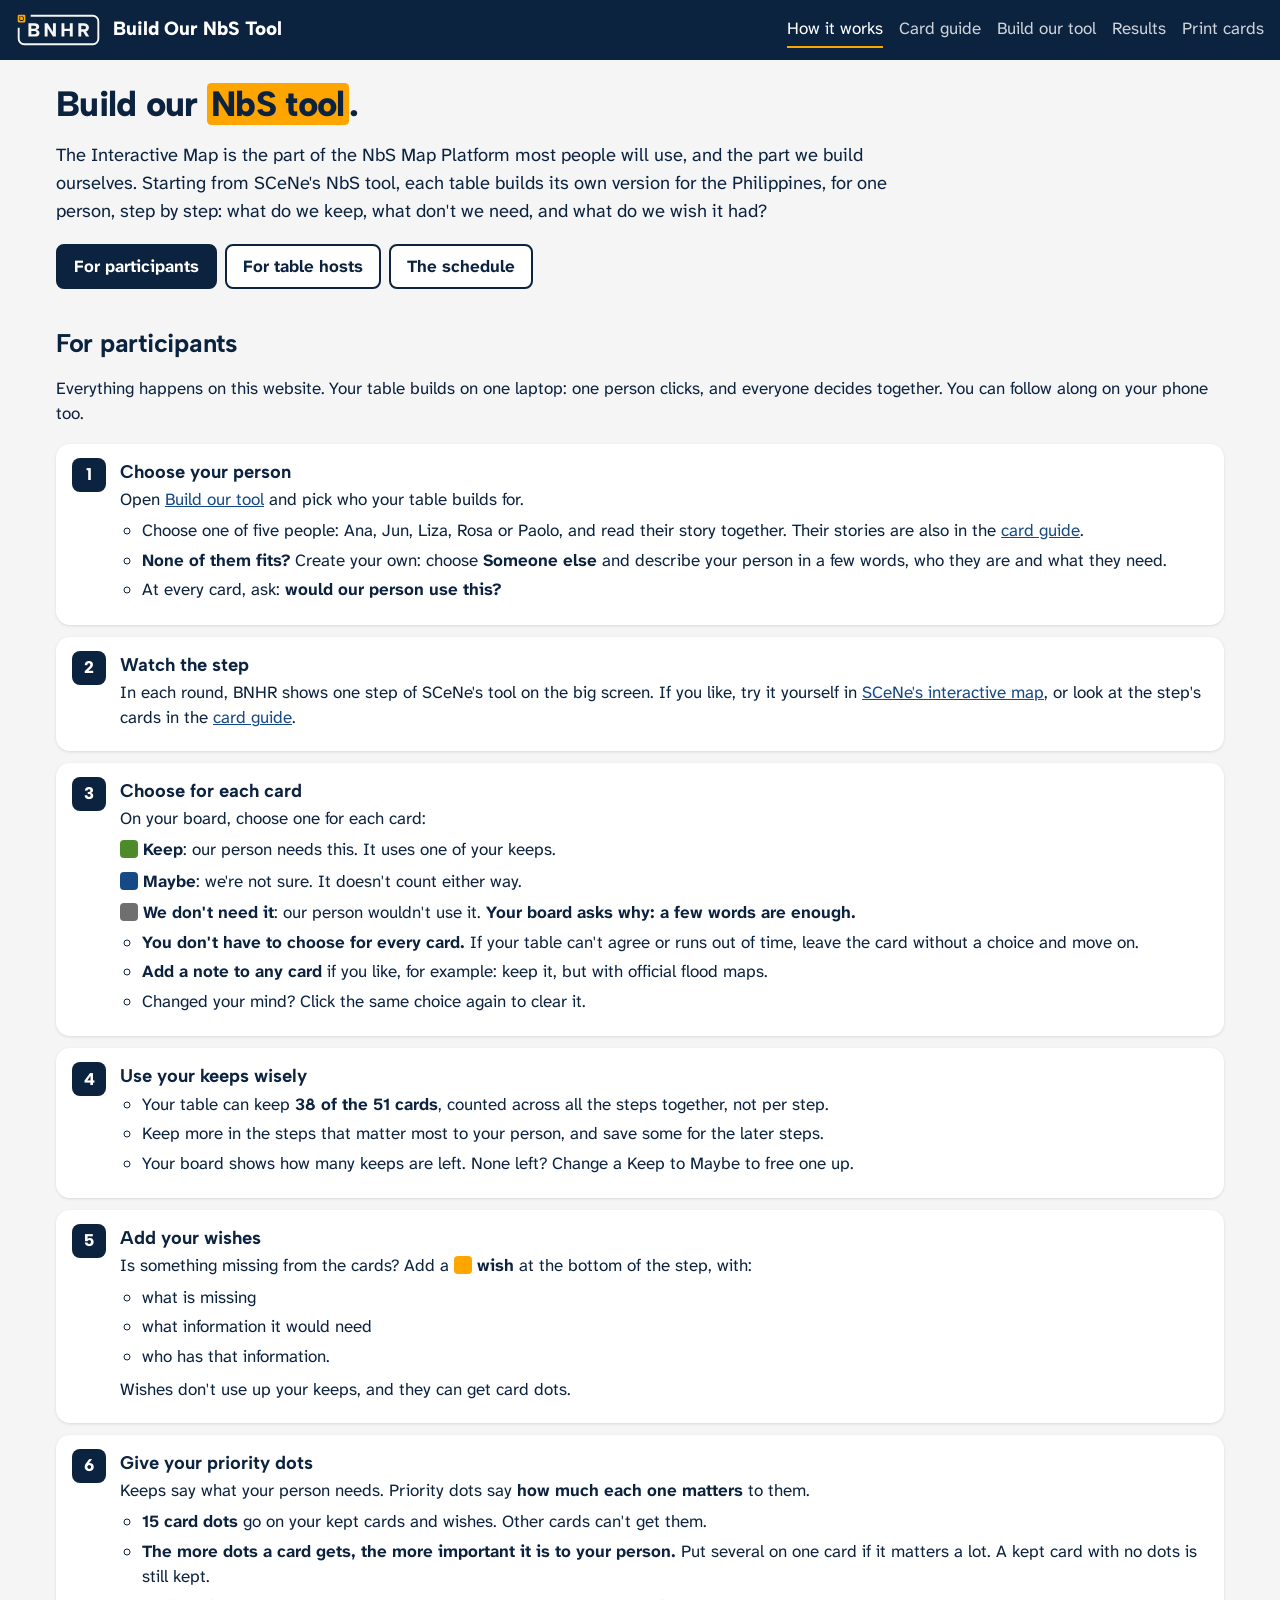
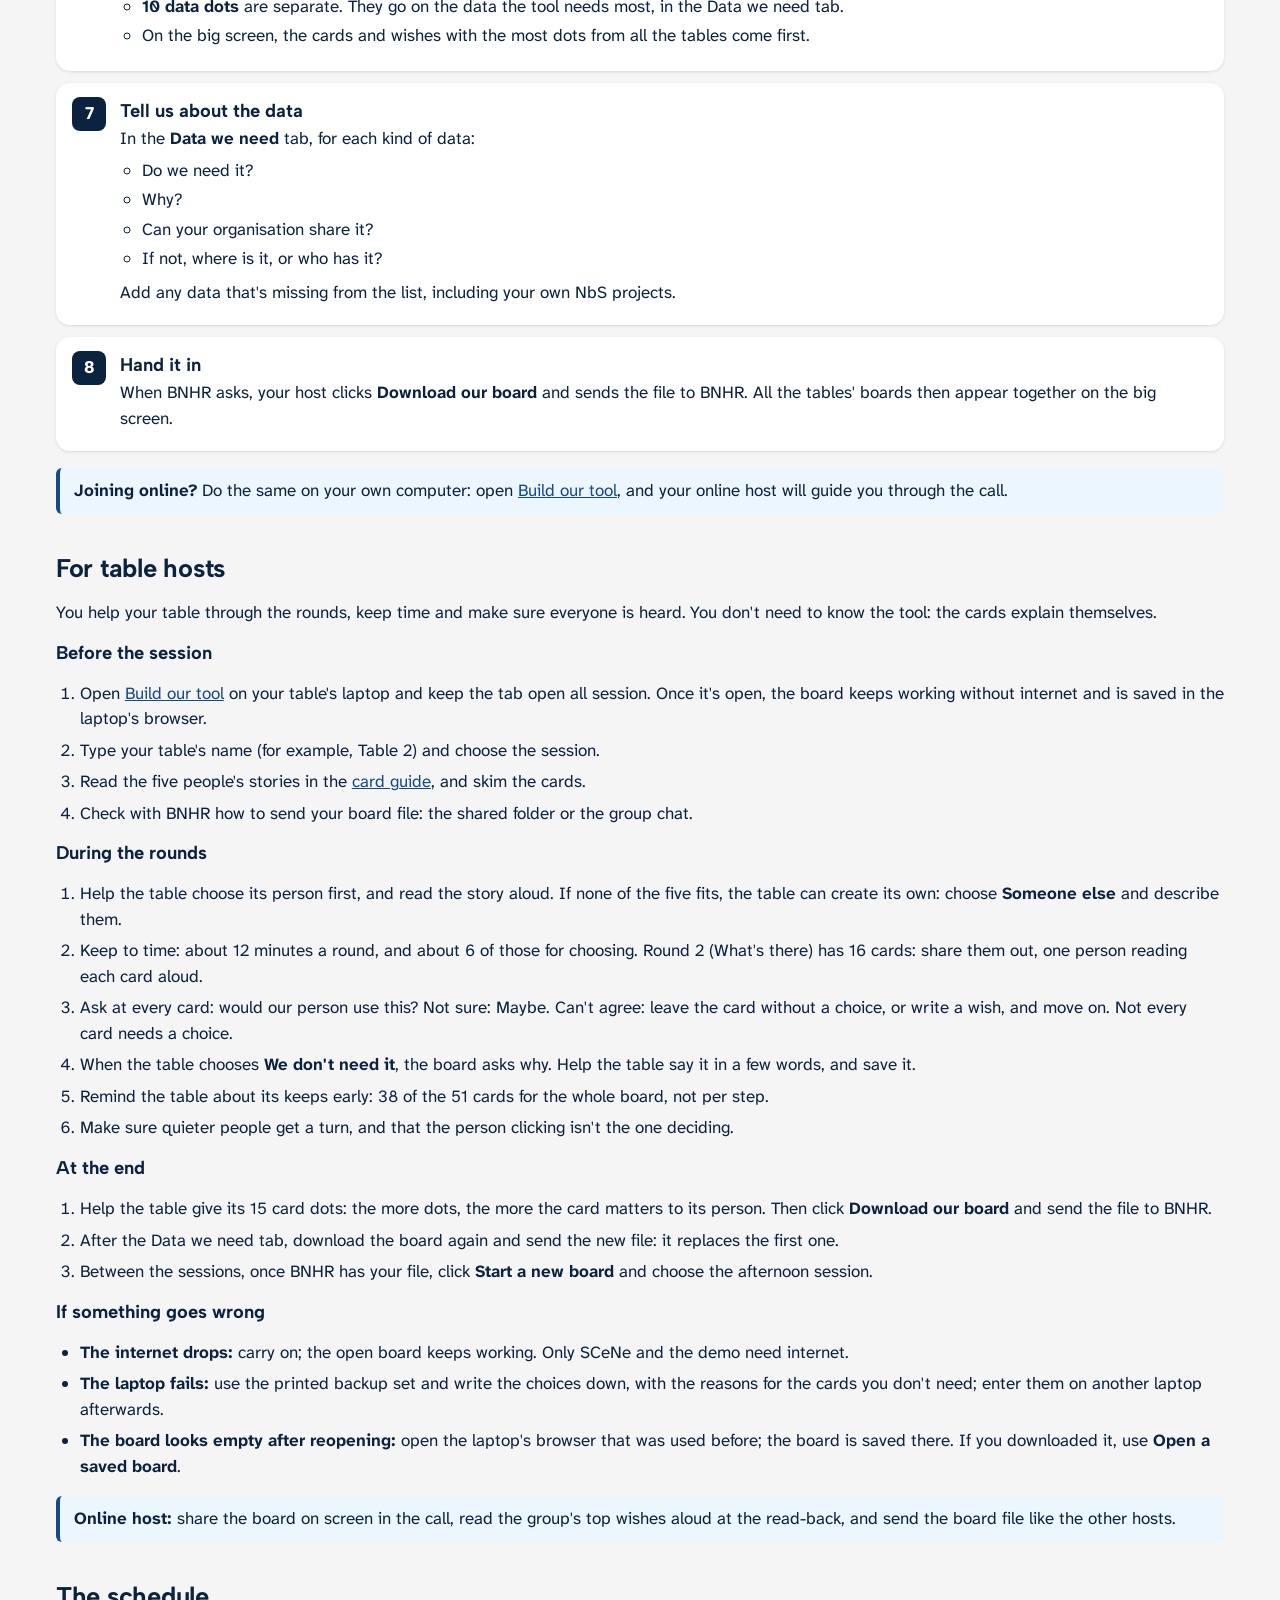
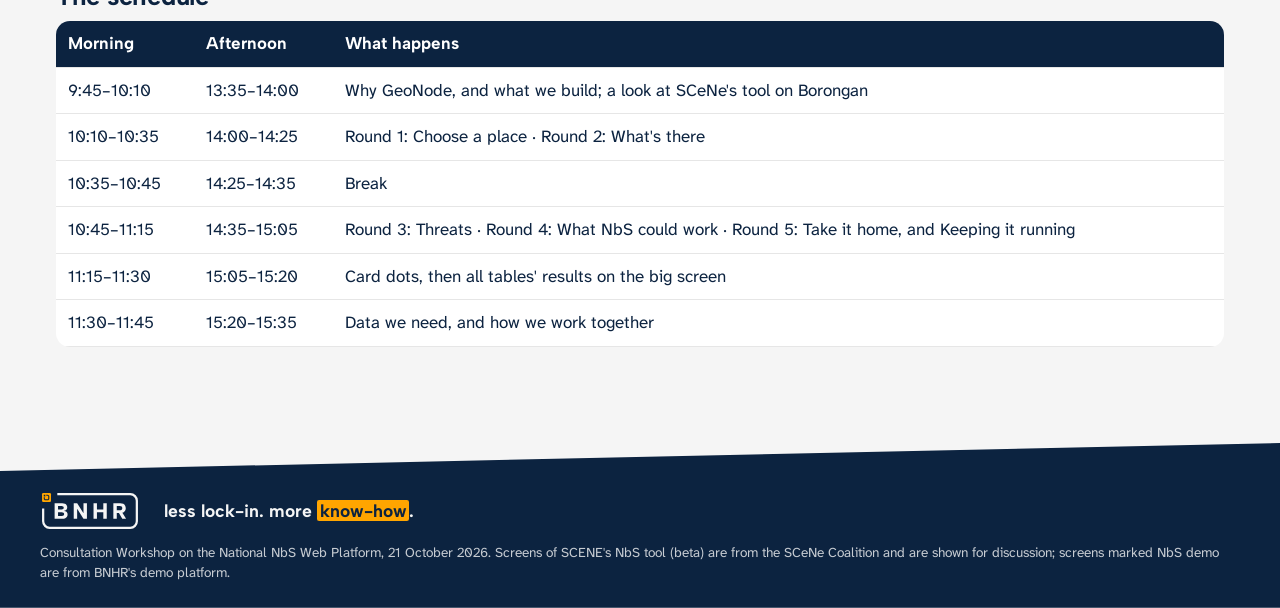
==== commit 2a5e3e08: "feat: notes on cards; a reason is required for We don't need it - A choice carries its note: optiona" ====
--- a/2026-10-21-nbs-tool-builder/index.html
+++ b/2026-10-21-nbs-tool-builder/index.html
@@ -45,10 +45,11 @@
         <ul class="legend" aria-label="The choices">
           <li><span class="swatch keep"></span> <strong>Keep</strong>: our person needs this. It uses one of your keeps.</li>
           <li><span class="swatch maybe"></span> <strong>Maybe</strong>: we're not sure. It doesn't count either way.</li>
-          <li><span class="swatch skip"></span> <strong>We don't need it</strong>: our person wouldn't use it. <strong>Say why in a few words: tell your host, or write it on a note or on the card.</strong></li>
+          <li><span class="swatch skip"></span> <strong>We don't need it</strong>: our person wouldn't use it. <strong>Your board asks why: a few words are enough.</strong></li>
         </ul>
         <ul class="points">
           <li><strong>You don't have to choose for every card.</strong> If your table can't agree or runs out of time, leave the card without a choice and move on.</li>
+          <li><strong>Add a note to any card</strong> if you like, for example: keep it, but with official flood maps.</li>
           <li>Changed your mind? Click the same choice again to clear it.</li>
         </ul>
       </li>
@@ -104,20 +105,20 @@
       <li>Help the table choose its person first, and read the story aloud. If none of the five fits, the table can create its own: choose <strong>Someone else</strong> and describe them.</li>
       <li>Keep to time: about 12 minutes a round, and about 6 of those for choosing. Round 2 (What's there) has <span data-step-cards="2"></span> cards: share them out, one person reading each card aloud.</li>
       <li>Ask at every card: would our person use this? Not sure: Maybe. Can't agree: leave the card without a choice, or write a wish, and move on. Not every card needs a choice.</li>
-      <li>When the table chooses <strong>We don't need it</strong>, make sure the reason is noted: told to you, or written on a note or on the card. Keep the notes with the card numbers.</li>
+      <li>When the table chooses <strong>We don't need it</strong>, the board asks why. Help the table say it in a few words, and save it.</li>
       <li>Remind the table about its keeps early: <span data-rule="keeps"></span> of the <span data-rule="cards"></span> cards for the whole board, not per step.</li>
       <li>Make sure quieter people get a turn, and that the person clicking isn't the one deciding.</li>
     </ol>
     <h3>At the end</h3>
     <ol class="howto-list">
-      <li>Help the table give its <span data-rule="cardDots"></span> card dots: the more dots, the more the card matters to its person. Then click <strong>Download our board</strong> and send the file to BNHR, with your notes on why the table doesn't need some cards.</li>
+      <li>Help the table give its <span data-rule="cardDots"></span> card dots: the more dots, the more the card matters to its person. Then click <strong>Download our board</strong> and send the file to BNHR.</li>
       <li>After the Data we need tab, download the board again and send the new file: it replaces the first one.</li>
       <li>Between the sessions, once BNHR has your file, click <strong>Start a new board</strong> and choose the afternoon session.</li>
     </ol>
     <h3>If something goes wrong</h3>
     <ul class="howto-list">
       <li><strong>The internet drops:</strong> carry on; the open board keeps working. Only SCeNe and the demo need internet.</li>
-      <li><strong>The laptop fails:</strong> use the printed backup set and write the choices down; enter them on another laptop afterwards.</li>
+      <li><strong>The laptop fails:</strong> use the printed backup set and write the choices down, with the reasons for the cards you don't need; enter them on another laptop afterwards.</li>
       <li><strong>The board looks empty after reopening:</strong> open the laptop's browser that was used before; the board is saved there. If you downloaded it, use <strong>Open a saved board</strong>.</li>
     </ul>
     <p class="notice"><strong>Online host:</strong> share the board on screen in the call, read the group's top wishes aloud at the read-back, and send the board file like the other hosts.</p>
--- a/2026-10-21-nbs-tool-builder/style.css
+++ b/2026-10-21-nbs-tool-builder/style.css
@@ -153,6 +153,19 @@
 .card.data .data-fields { display: grid; gap: 8px; margin-top: 6px; }
 .keeps { margin: 6px 0 0; padding: 8px 12px; background: var(--white); border-left: 4px solid var(--green); border-radius: 6px; }
 ul.keeps { padding-left: 32px; display: grid; gap: 2px; }
+
+/* Notes on a card: a reason is required for We don't need it, optional otherwise */
+.note-form { display: grid; gap: 6px; margin-top: 8px; padding: 10px 12px; border-radius: 8px; background: var(--blue-pale); }
+.note-form.skip { background: var(--grey-pale); }
+.note-form label { margin: 0; }
+.note-actions { display: flex; flex-wrap: wrap; gap: 8px; }
+.note-msg { margin: 0; color: var(--red); font-weight: 600; }
+.note { margin-top: 6px; padding: 8px 10px; border-radius: 8px; background: var(--paper); }
+.note p { margin: 0; }
+.link { background: none; border: 0; padding: 0; color: var(--blue); text-decoration: underline; cursor: pointer; align-self: flex-start; font-size: 0.95rem; }
+td.notes { min-width: 16em; }
+td.notes p { margin: 0 0 6px; }
+td.notes .why-not { border-left: 3px solid var(--grey); padding-left: 6px; }
 .data-tab { border-color: var(--orange) !important; }
 .data-tab[aria-pressed="true"] { background: var(--orange) !important; color: var(--navy) !important; }
 
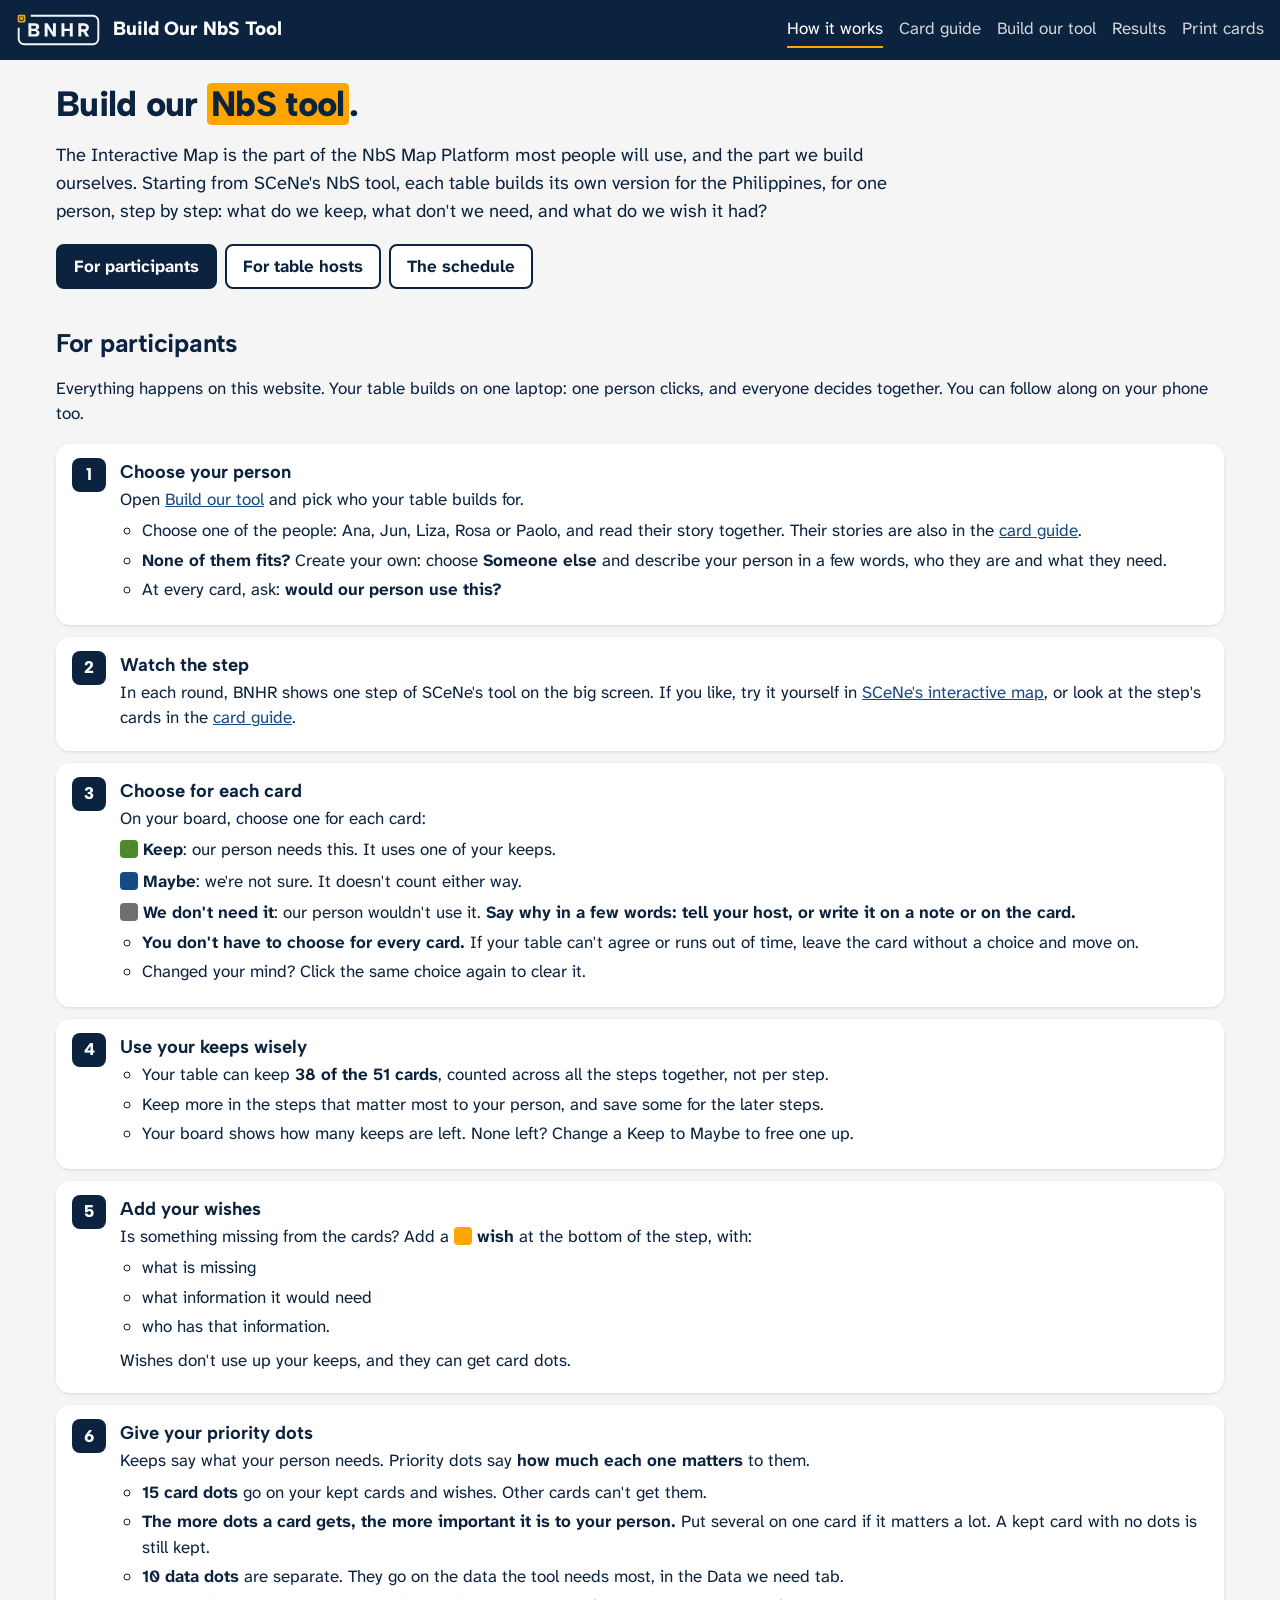
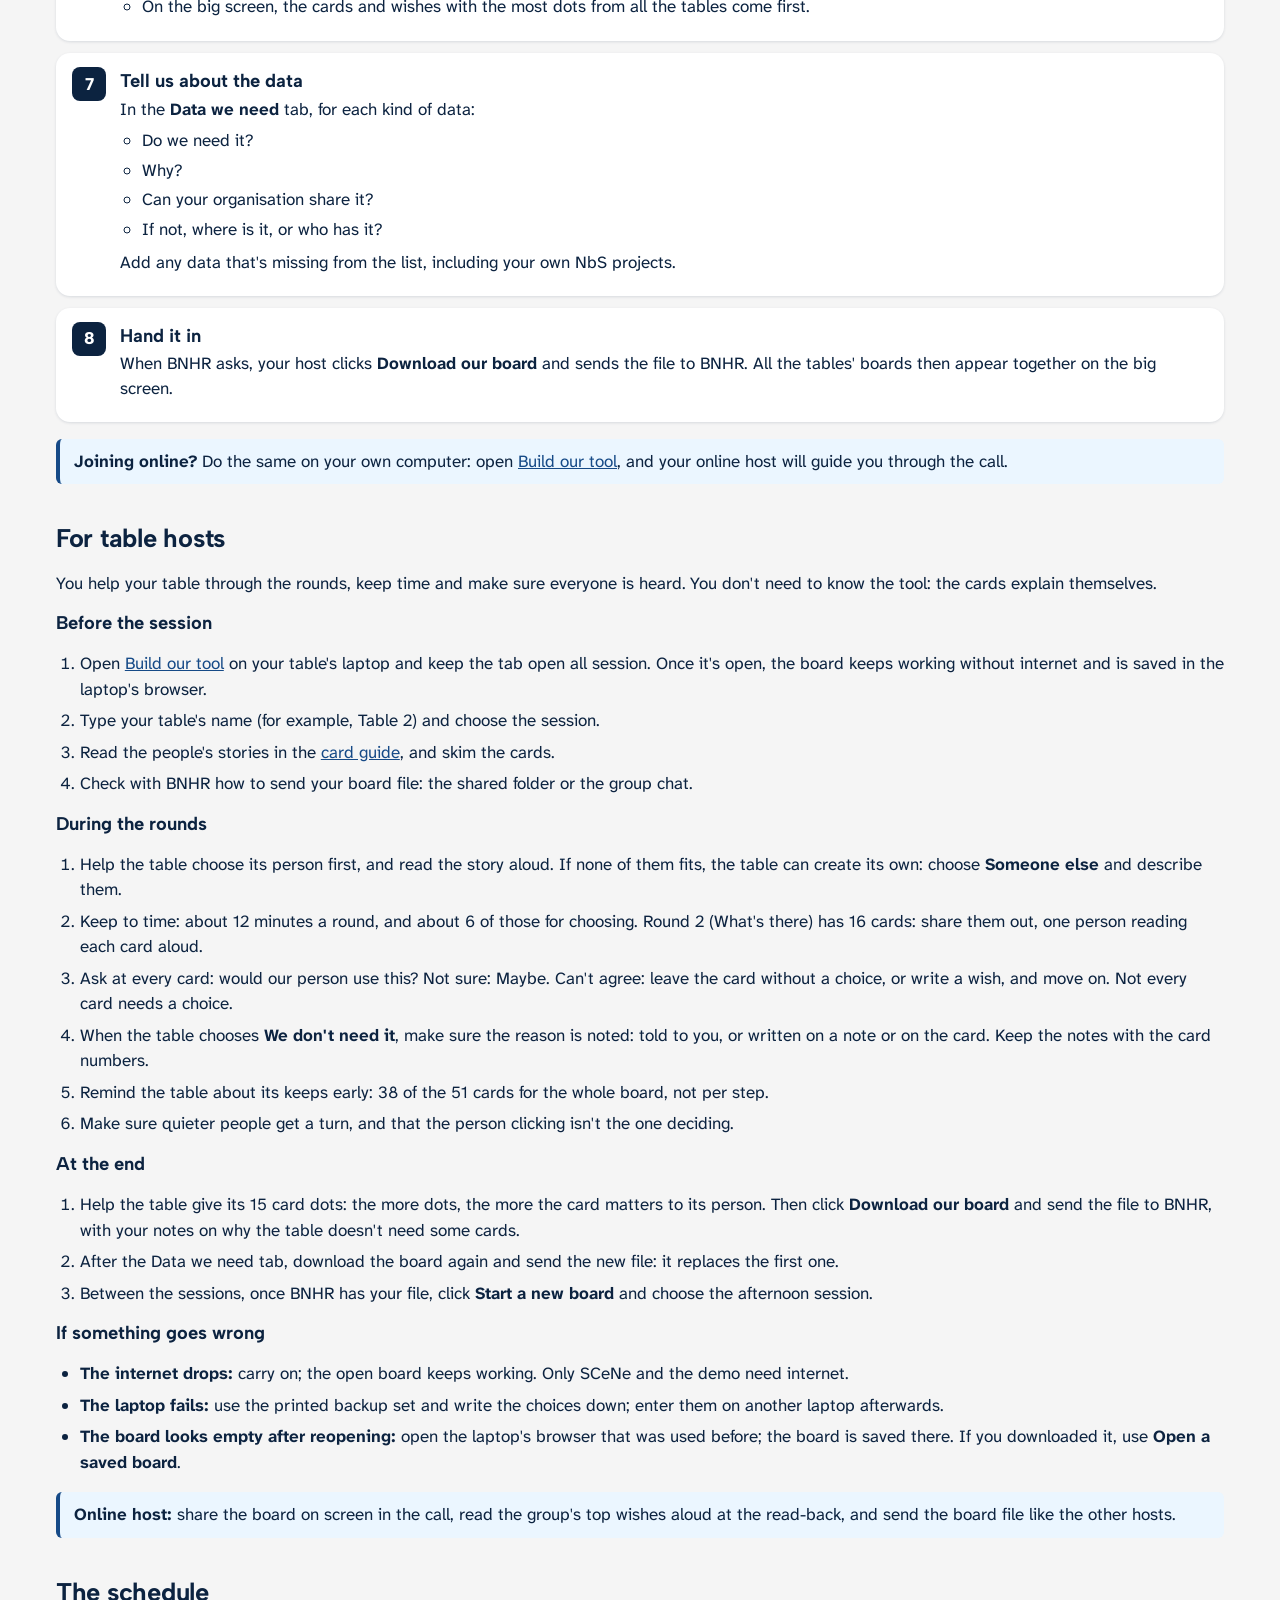
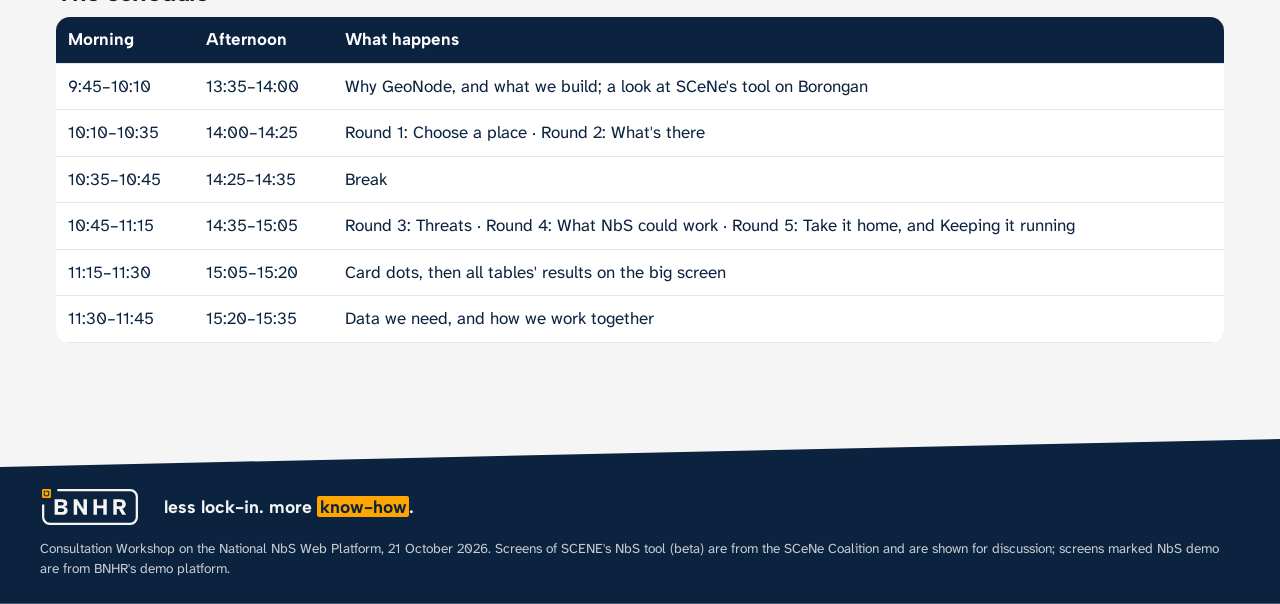
==== commit a0e4a180: "feat: update personas from the client's list - Liza is now a provincial governor who prioritises bud" ====
--- a/2026-10-21-nbs-tool-builder/index.html
+++ b/2026-10-21-nbs-tool-builder/index.html
@@ -35,7 +35,7 @@
     <ol class="howto-steps">
       <li><h3>Choose your person</h3><p>Open <a href="board.html">Build our tool</a> and pick who your table builds for.</p>
         <ul class="points">
-          <li>Choose one of five people: Ana, Jun, Liza, Rosa or Paolo, and read their story together. Their stories are also in the <a href="cards.html#people">card guide</a>.</li>
+          <li>Choose one of the people: <span data-rule="people"></span>, and read their story together. Their stories are also in the <a href="cards.html#people">card guide</a>.</li>
           <li><strong>None of them fits?</strong> Create your own: choose <strong>Someone else</strong> and describe your person in a few words, who they are and what they need.</li>
           <li>At every card, ask: <strong>would our person use this?</strong></li>
         </ul>
@@ -45,11 +45,10 @@
         <ul class="legend" aria-label="The choices">
           <li><span class="swatch keep"></span> <strong>Keep</strong>: our person needs this. It uses one of your keeps.</li>
           <li><span class="swatch maybe"></span> <strong>Maybe</strong>: we're not sure. It doesn't count either way.</li>
-          <li><span class="swatch skip"></span> <strong>We don't need it</strong>: our person wouldn't use it. <strong>Your board asks why: a few words are enough.</strong></li>
+          <li><span class="swatch skip"></span> <strong>We don't need it</strong>: our person wouldn't use it. <strong>Say why in a few words: tell your host, or write it on a note or on the card.</strong></li>
         </ul>
         <ul class="points">
           <li><strong>You don't have to choose for every card.</strong> If your table can't agree or runs out of time, leave the card without a choice and move on.</li>
-          <li><strong>Add a note to any card</strong> if you like, for example: keep it, but with official flood maps.</li>
           <li>Changed your mind? Click the same choice again to clear it.</li>
         </ul>
       </li>
@@ -97,28 +96,28 @@
     <ol class="howto-list">
       <li>Open <a href="board.html">Build our tool</a> on your table's laptop and keep the tab open all session. Once it's open, the board keeps working without internet and is saved in the laptop's browser.</li>
       <li>Type your table's name (for example, Table 2) and choose the session.</li>
-      <li>Read the five people's stories in the <a href="cards.html#people">card guide</a>, and skim the cards.</li>
+      <li>Read the people's stories in the <a href="cards.html#people">card guide</a>, and skim the cards.</li>
       <li>Check with BNHR how to send your board file: the shared folder or the group chat.</li>
     </ol>
     <h3>During the rounds</h3>
     <ol class="howto-list">
-      <li>Help the table choose its person first, and read the story aloud. If none of the five fits, the table can create its own: choose <strong>Someone else</strong> and describe them.</li>
+      <li>Help the table choose its person first, and read the story aloud. If none of them fits, the table can create its own: choose <strong>Someone else</strong> and describe them.</li>
       <li>Keep to time: about 12 minutes a round, and about 6 of those for choosing. Round 2 (What's there) has <span data-step-cards="2"></span> cards: share them out, one person reading each card aloud.</li>
       <li>Ask at every card: would our person use this? Not sure: Maybe. Can't agree: leave the card without a choice, or write a wish, and move on. Not every card needs a choice.</li>
-      <li>When the table chooses <strong>We don't need it</strong>, the board asks why. Help the table say it in a few words, and save it.</li>
+      <li>When the table chooses <strong>We don't need it</strong>, make sure the reason is noted: told to you, or written on a note or on the card. Keep the notes with the card numbers.</li>
       <li>Remind the table about its keeps early: <span data-rule="keeps"></span> of the <span data-rule="cards"></span> cards for the whole board, not per step.</li>
       <li>Make sure quieter people get a turn, and that the person clicking isn't the one deciding.</li>
     </ol>
     <h3>At the end</h3>
     <ol class="howto-list">
-      <li>Help the table give its <span data-rule="cardDots"></span> card dots: the more dots, the more the card matters to its person. Then click <strong>Download our board</strong> and send the file to BNHR.</li>
+      <li>Help the table give its <span data-rule="cardDots"></span> card dots: the more dots, the more the card matters to its person. Then click <strong>Download our board</strong> and send the file to BNHR, with your notes on why the table doesn't need some cards.</li>
       <li>After the Data we need tab, download the board again and send the new file: it replaces the first one.</li>
       <li>Between the sessions, once BNHR has your file, click <strong>Start a new board</strong> and choose the afternoon session.</li>
     </ol>
     <h3>If something goes wrong</h3>
     <ul class="howto-list">
       <li><strong>The internet drops:</strong> carry on; the open board keeps working. Only SCeNe and the demo need internet.</li>
-      <li><strong>The laptop fails:</strong> use the printed backup set and write the choices down, with the reasons for the cards you don't need; enter them on another laptop afterwards.</li>
+      <li><strong>The laptop fails:</strong> use the printed backup set and write the choices down; enter them on another laptop afterwards.</li>
       <li><strong>The board looks empty after reopening:</strong> open the laptop's browser that was used before; the board is saved there. If you downloaded it, use <strong>Open a saved board</strong>.</li>
     </ul>
     <p class="notice"><strong>Online host:</strong> share the board on screen in the call, read the group's top wishes aloud at the read-back, and send the board file like the other hosts.</p>
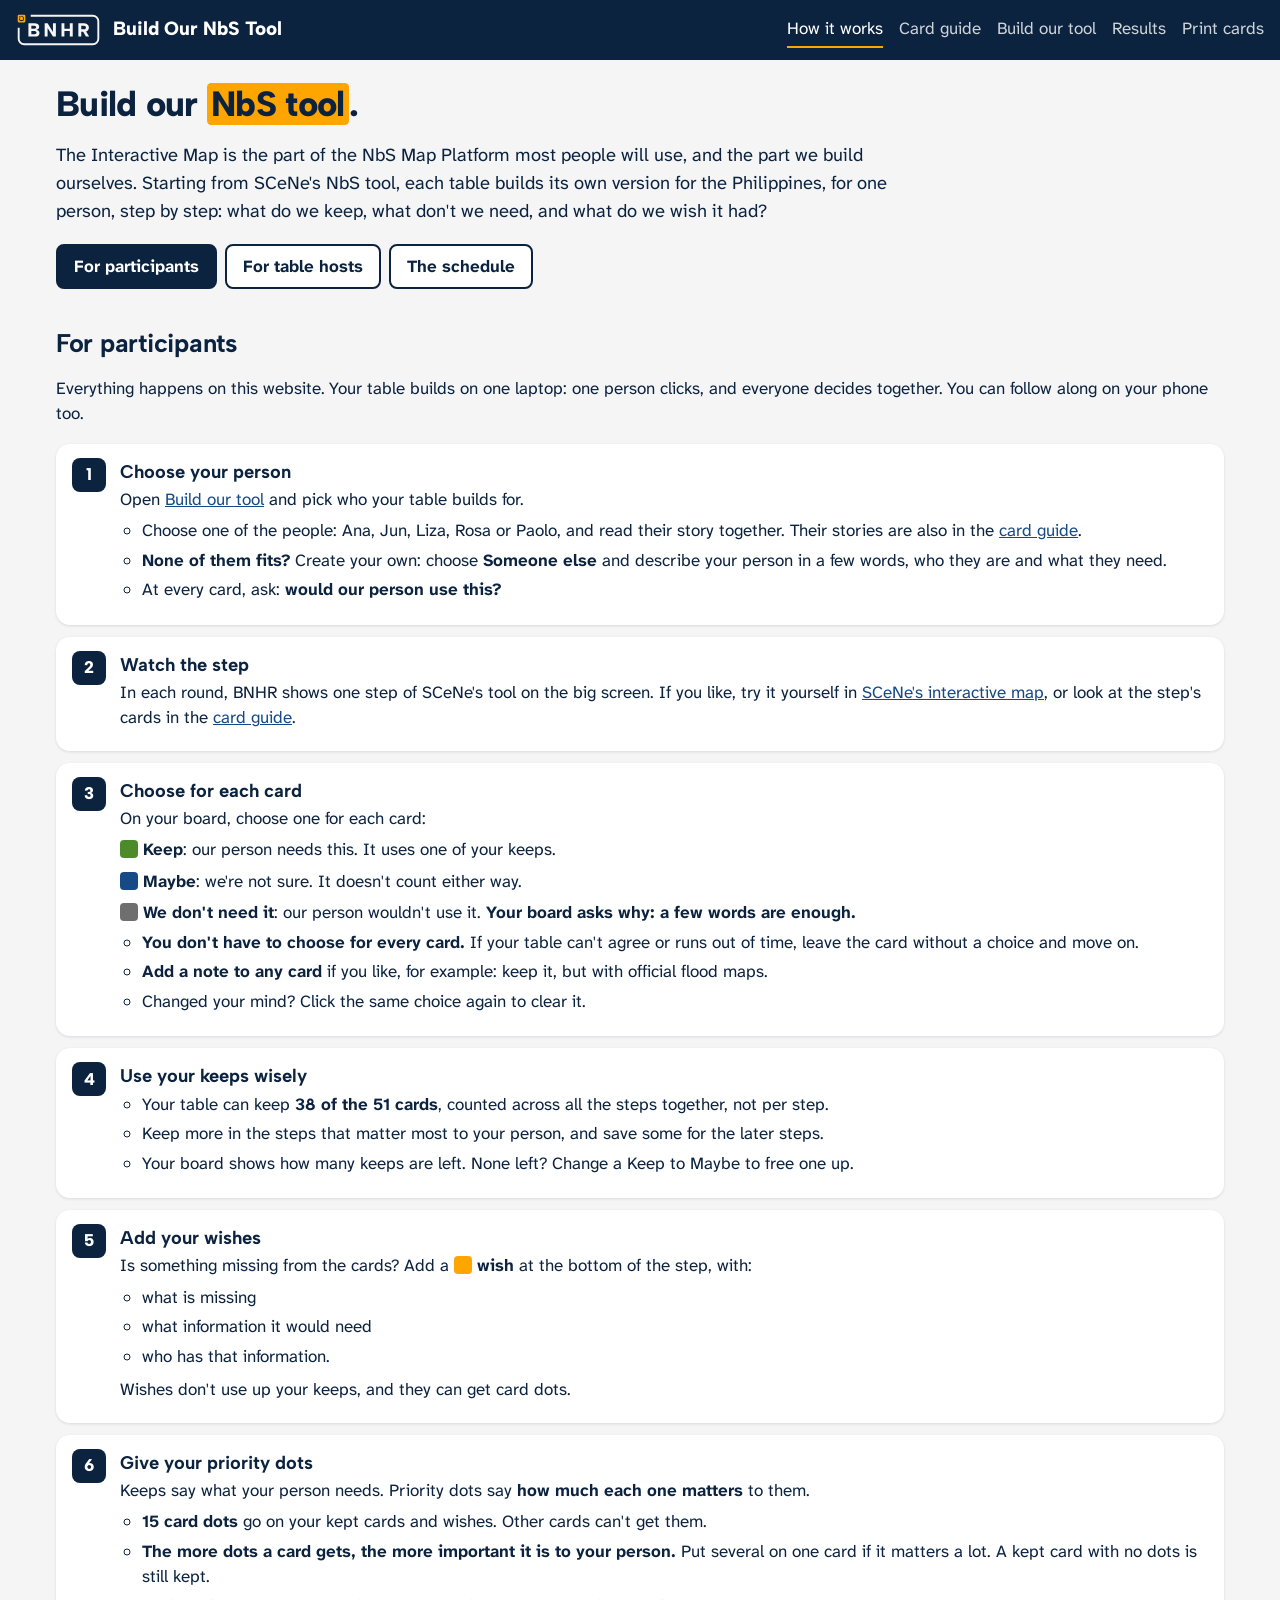
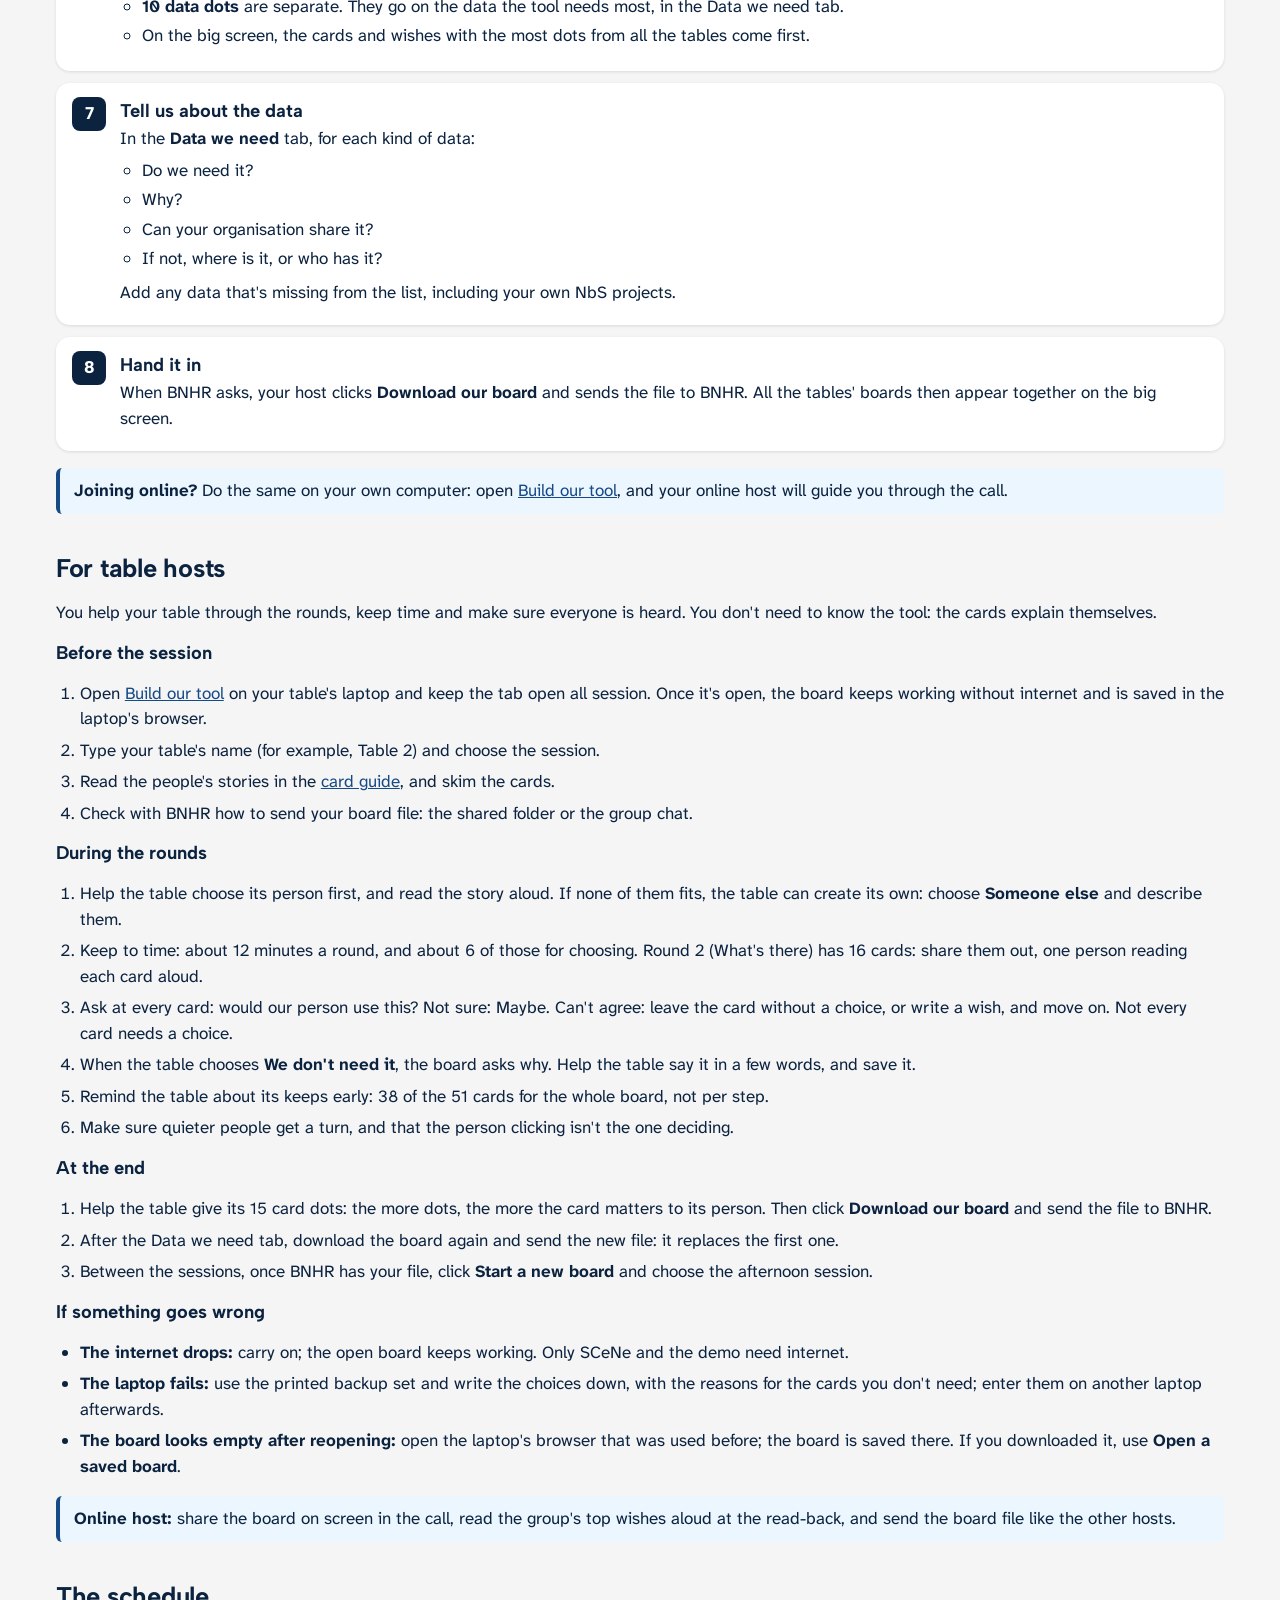
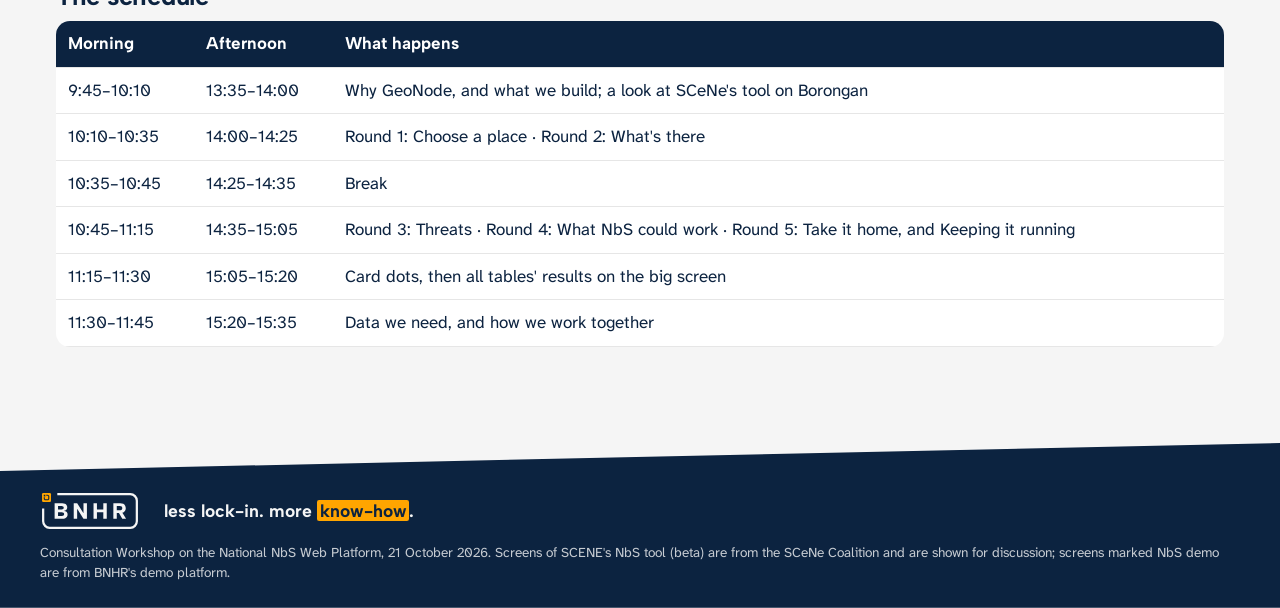
==== commit b0331adb: "Merge branch 'main' into card-notes # Conflicts: #	2026-10-21-nbs-tool-builder/README.md" ====
--- a/2026-10-21-nbs-tool-builder/index.html
+++ b/2026-10-21-nbs-tool-builder/index.html
@@ -45,10 +45,11 @@
         <ul class="legend" aria-label="The choices">
           <li><span class="swatch keep"></span> <strong>Keep</strong>: our person needs this. It uses one of your keeps.</li>
           <li><span class="swatch maybe"></span> <strong>Maybe</strong>: we're not sure. It doesn't count either way.</li>
-          <li><span class="swatch skip"></span> <strong>We don't need it</strong>: our person wouldn't use it. <strong>Say why in a few words: tell your host, or write it on a note or on the card.</strong></li>
+          <li><span class="swatch skip"></span> <strong>We don't need it</strong>: our person wouldn't use it. <strong>Your board asks why: a few words are enough.</strong></li>
         </ul>
         <ul class="points">
           <li><strong>You don't have to choose for every card.</strong> If your table can't agree or runs out of time, leave the card without a choice and move on.</li>
+          <li><strong>Add a note to any card</strong> if you like, for example: keep it, but with official flood maps.</li>
           <li>Changed your mind? Click the same choice again to clear it.</li>
         </ul>
       </li>
@@ -104,20 +105,20 @@
       <li>Help the table choose its person first, and read the story aloud. If none of them fits, the table can create its own: choose <strong>Someone else</strong> and describe them.</li>
       <li>Keep to time: about 12 minutes a round, and about 6 of those for choosing. Round 2 (What's there) has <span data-step-cards="2"></span> cards: share them out, one person reading each card aloud.</li>
       <li>Ask at every card: would our person use this? Not sure: Maybe. Can't agree: leave the card without a choice, or write a wish, and move on. Not every card needs a choice.</li>
-      <li>When the table chooses <strong>We don't need it</strong>, make sure the reason is noted: told to you, or written on a note or on the card. Keep the notes with the card numbers.</li>
+      <li>When the table chooses <strong>We don't need it</strong>, the board asks why. Help the table say it in a few words, and save it.</li>
       <li>Remind the table about its keeps early: <span data-rule="keeps"></span> of the <span data-rule="cards"></span> cards for the whole board, not per step.</li>
       <li>Make sure quieter people get a turn, and that the person clicking isn't the one deciding.</li>
     </ol>
     <h3>At the end</h3>
     <ol class="howto-list">
-      <li>Help the table give its <span data-rule="cardDots"></span> card dots: the more dots, the more the card matters to its person. Then click <strong>Download our board</strong> and send the file to BNHR, with your notes on why the table doesn't need some cards.</li>
+      <li>Help the table give its <span data-rule="cardDots"></span> card dots: the more dots, the more the card matters to its person. Then click <strong>Download our board</strong> and send the file to BNHR.</li>
       <li>After the Data we need tab, download the board again and send the new file: it replaces the first one.</li>
       <li>Between the sessions, once BNHR has your file, click <strong>Start a new board</strong> and choose the afternoon session.</li>
     </ol>
     <h3>If something goes wrong</h3>
     <ul class="howto-list">
       <li><strong>The internet drops:</strong> carry on; the open board keeps working. Only SCeNe and the demo need internet.</li>
-      <li><strong>The laptop fails:</strong> use the printed backup set and write the choices down; enter them on another laptop afterwards.</li>
+      <li><strong>The laptop fails:</strong> use the printed backup set and write the choices down, with the reasons for the cards you don't need; enter them on another laptop afterwards.</li>
       <li><strong>The board looks empty after reopening:</strong> open the laptop's browser that was used before; the board is saved there. If you downloaded it, use <strong>Open a saved board</strong>.</li>
     </ul>
     <p class="notice"><strong>Online host:</strong> share the board on screen in the call, read the group's top wishes aloud at the read-back, and send the board file like the other hosts.</p>
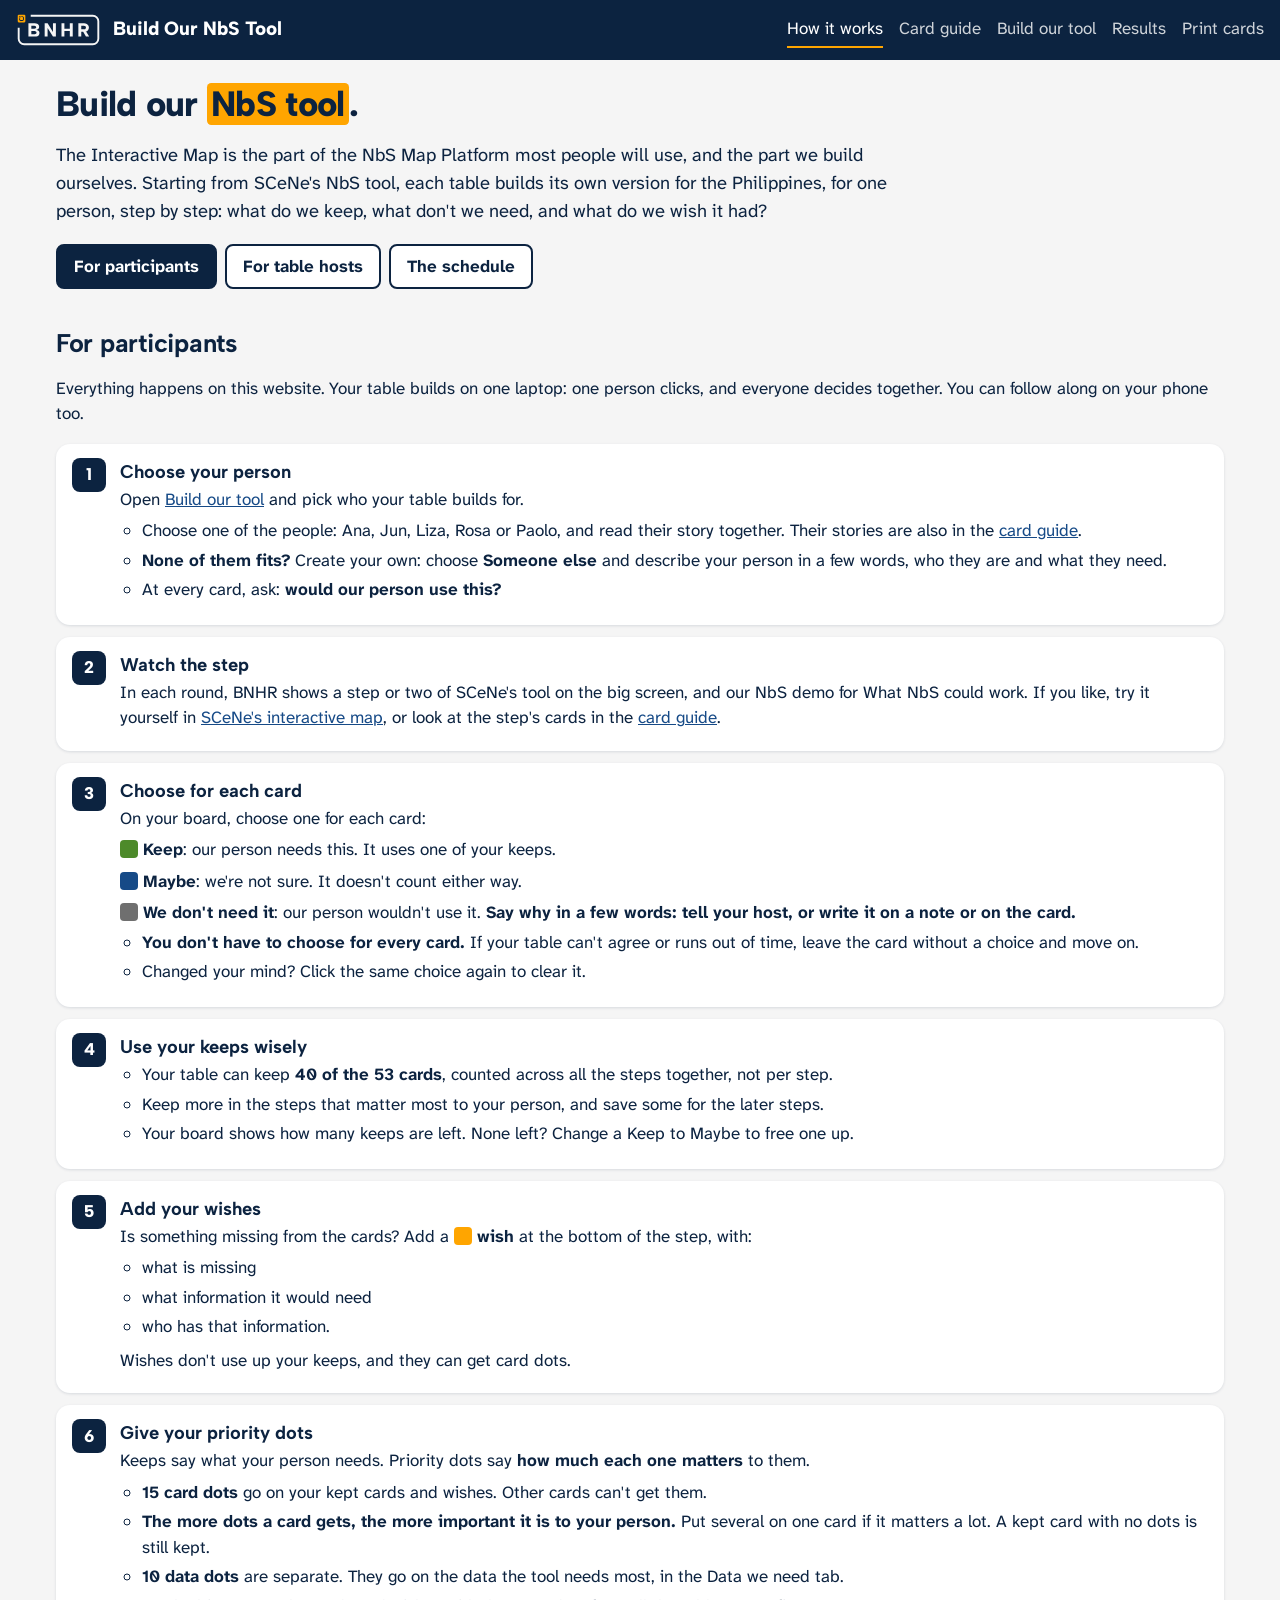
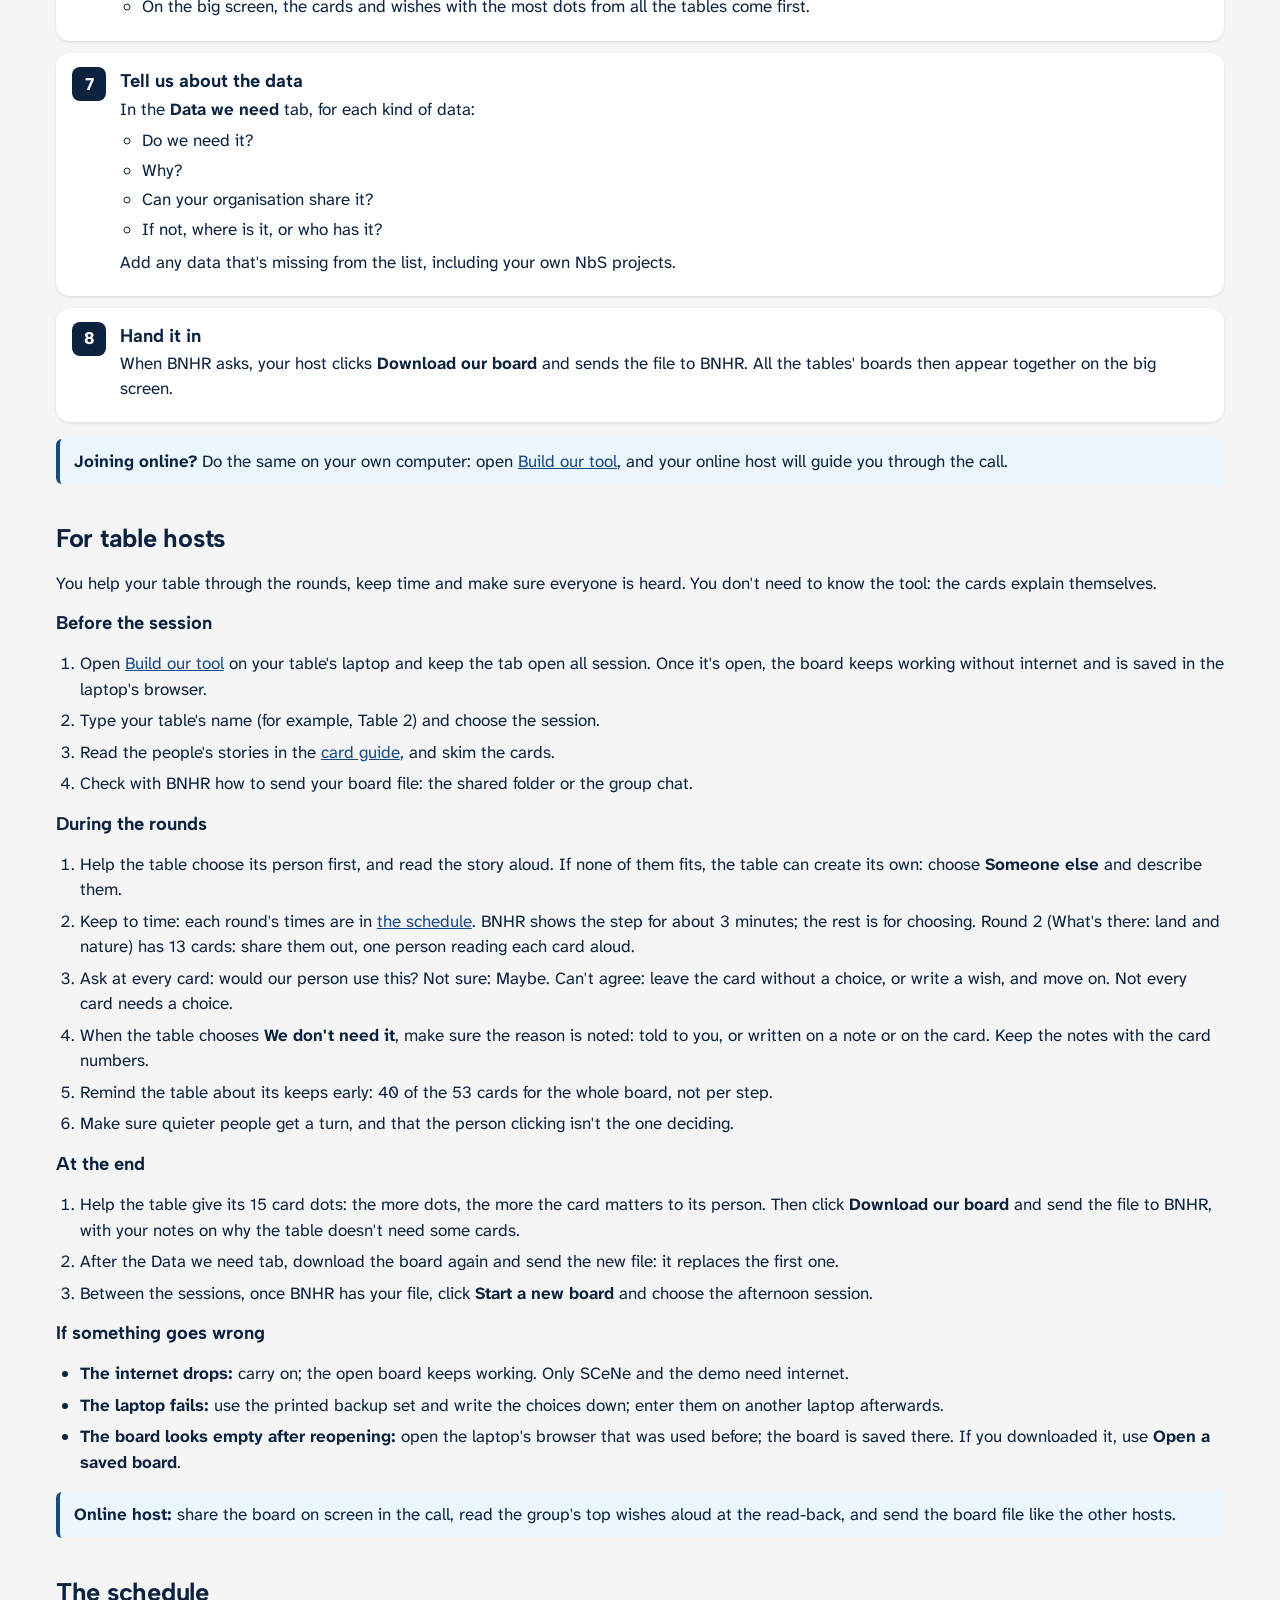
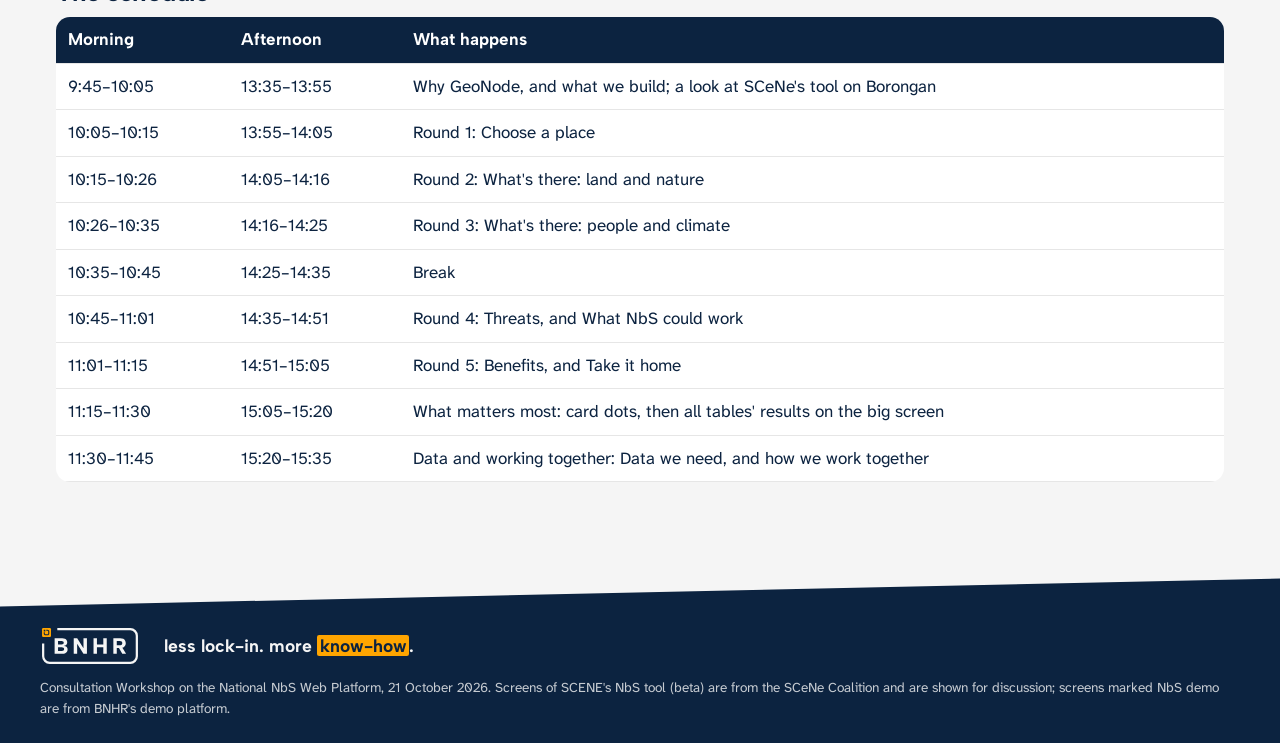
==== commit 62191489: "feat: cover the whole SCeNe journey in the NbS tool builder; 53 cards, new timings - Cards follow SC" ====
--- a/2026-10-21-nbs-tool-builder/index.html
+++ b/2026-10-21-nbs-tool-builder/index.html
@@ -40,16 +40,15 @@
           <li>At every card, ask: <strong>would our person use this?</strong></li>
         </ul>
       </li>
-      <li><h3>Watch the step</h3><p>In each round, BNHR shows one step of SCeNe's tool on the big screen. If you like, try it yourself in <a href="https://nbstool-beta.scenecoalition.org/interactive-map" target="_blank" rel="noopener">SCeNe's interactive map</a>, or look at the step's cards in the <a href="cards.html#cards">card guide</a>.</p></li>
+      <li><h3>Watch the step</h3><p>In each round, BNHR shows a step or two of SCeNe's tool on the big screen, and our NbS demo for What NbS could work. If you like, try it yourself in <a href="https://nbstool-beta.scenecoalition.org/interactive-map" target="_blank" rel="noopener">SCeNe's interactive map</a>, or look at the step's cards in the <a href="cards.html#cards">card guide</a>.</p></li>
       <li><h3>Choose for each card</h3><p>On your board, choose one for each card:</p>
         <ul class="legend" aria-label="The choices">
           <li><span class="swatch keep"></span> <strong>Keep</strong>: our person needs this. It uses one of your keeps.</li>
           <li><span class="swatch maybe"></span> <strong>Maybe</strong>: we're not sure. It doesn't count either way.</li>
-          <li><span class="swatch skip"></span> <strong>We don't need it</strong>: our person wouldn't use it. <strong>Your board asks why: a few words are enough.</strong></li>
+          <li><span class="swatch skip"></span> <strong>We don't need it</strong>: our person wouldn't use it. <strong>Say why in a few words: tell your host, or write it on a note or on the card.</strong></li>
         </ul>
         <ul class="points">
           <li><strong>You don't have to choose for every card.</strong> If your table can't agree or runs out of time, leave the card without a choice and move on.</li>
-          <li><strong>Add a note to any card</strong> if you like, for example: keep it, but with official flood maps.</li>
           <li>Changed your mind? Click the same choice again to clear it.</li>
         </ul>
       </li>
@@ -103,22 +102,22 @@
     <h3>During the rounds</h3>
     <ol class="howto-list">
       <li>Help the table choose its person first, and read the story aloud. If none of them fits, the table can create its own: choose <strong>Someone else</strong> and describe them.</li>
-      <li>Keep to time: about 12 minutes a round, and about 6 of those for choosing. Round 2 (What's there) has <span data-step-cards="2"></span> cards: share them out, one person reading each card aloud.</li>
+      <li>Keep to time: each round's times are in <a href="#schedule">the schedule</a>. BNHR shows the step for about 3 minutes; the rest is for choosing. Round 2 (What's there: land and nature) has <span data-step-cards="land-nature"></span> cards: share them out, one person reading each card aloud.</li>
       <li>Ask at every card: would our person use this? Not sure: Maybe. Can't agree: leave the card without a choice, or write a wish, and move on. Not every card needs a choice.</li>
-      <li>When the table chooses <strong>We don't need it</strong>, the board asks why. Help the table say it in a few words, and save it.</li>
+      <li>When the table chooses <strong>We don't need it</strong>, make sure the reason is noted: told to you, or written on a note or on the card. Keep the notes with the card numbers.</li>
       <li>Remind the table about its keeps early: <span data-rule="keeps"></span> of the <span data-rule="cards"></span> cards for the whole board, not per step.</li>
       <li>Make sure quieter people get a turn, and that the person clicking isn't the one deciding.</li>
     </ol>
     <h3>At the end</h3>
     <ol class="howto-list">
-      <li>Help the table give its <span data-rule="cardDots"></span> card dots: the more dots, the more the card matters to its person. Then click <strong>Download our board</strong> and send the file to BNHR.</li>
+      <li>Help the table give its <span data-rule="cardDots"></span> card dots: the more dots, the more the card matters to its person. Then click <strong>Download our board</strong> and send the file to BNHR, with your notes on why the table doesn't need some cards.</li>
       <li>After the Data we need tab, download the board again and send the new file: it replaces the first one.</li>
       <li>Between the sessions, once BNHR has your file, click <strong>Start a new board</strong> and choose the afternoon session.</li>
     </ol>
     <h3>If something goes wrong</h3>
     <ul class="howto-list">
       <li><strong>The internet drops:</strong> carry on; the open board keeps working. Only SCeNe and the demo need internet.</li>
-      <li><strong>The laptop fails:</strong> use the printed backup set and write the choices down, with the reasons for the cards you don't need; enter them on another laptop afterwards.</li>
+      <li><strong>The laptop fails:</strong> use the printed backup set and write the choices down; enter them on another laptop afterwards.</li>
       <li><strong>The board looks empty after reopening:</strong> open the laptop's browser that was used before; the board is saved there. If you downloaded it, use <strong>Open a saved board</strong>.</li>
     </ul>
     <p class="notice"><strong>Online host:</strong> share the board on screen in the call, read the group's top wishes aloud at the read-back, and send the board file like the other hosts.</p>
@@ -130,12 +129,15 @@
       <table class="results">
         <thead><tr><th>Morning</th><th>Afternoon</th><th>What happens</th></tr></thead>
         <tbody>
-          <tr><td>9:45–10:10</td><td>13:35–14:00</td><td>Why GeoNode, and what we build; a look at SCeNe's tool on Borongan</td></tr>
-          <tr><td>10:10–10:35</td><td>14:00–14:25</td><td>Round 1: Choose a place · Round 2: What's there</td></tr>
+          <tr><td>9:45–10:05</td><td>13:35–13:55</td><td>Why GeoNode, and what we build; a look at SCeNe's tool on Borongan</td></tr>
+          <tr><td>10:05–10:15</td><td>13:55–14:05</td><td>Round 1: Choose a place</td></tr>
+          <tr><td>10:15–10:26</td><td>14:05–14:16</td><td>Round 2: What's there: land and nature</td></tr>
+          <tr><td>10:26–10:35</td><td>14:16–14:25</td><td>Round 3: What's there: people and climate</td></tr>
           <tr><td>10:35–10:45</td><td>14:25–14:35</td><td>Break</td></tr>
-          <tr><td>10:45–11:15</td><td>14:35–15:05</td><td>Round 3: Threats · Round 4: What NbS could work · Round 5: Take it home, and Keeping it running</td></tr>
-          <tr><td>11:15–11:30</td><td>15:05–15:20</td><td>Card dots, then all tables' results on the big screen</td></tr>
-          <tr><td>11:30–11:45</td><td>15:20–15:35</td><td>Data we need, and how we work together</td></tr>
+          <tr><td>10:45–11:01</td><td>14:35–14:51</td><td>Round 4: Threats, and What NbS could work</td></tr>
+          <tr><td>11:01–11:15</td><td>14:51–15:05</td><td>Round 5: Benefits, and Take it home</td></tr>
+          <tr><td>11:15–11:30</td><td>15:05–15:20</td><td>What matters most: card dots, then all tables' results on the big screen</td></tr>
+          <tr><td>11:30–11:45</td><td>15:20–15:35</td><td>Data and working together: Data we need, and how we work together</td></tr>
         </tbody>
       </table>
     </div>
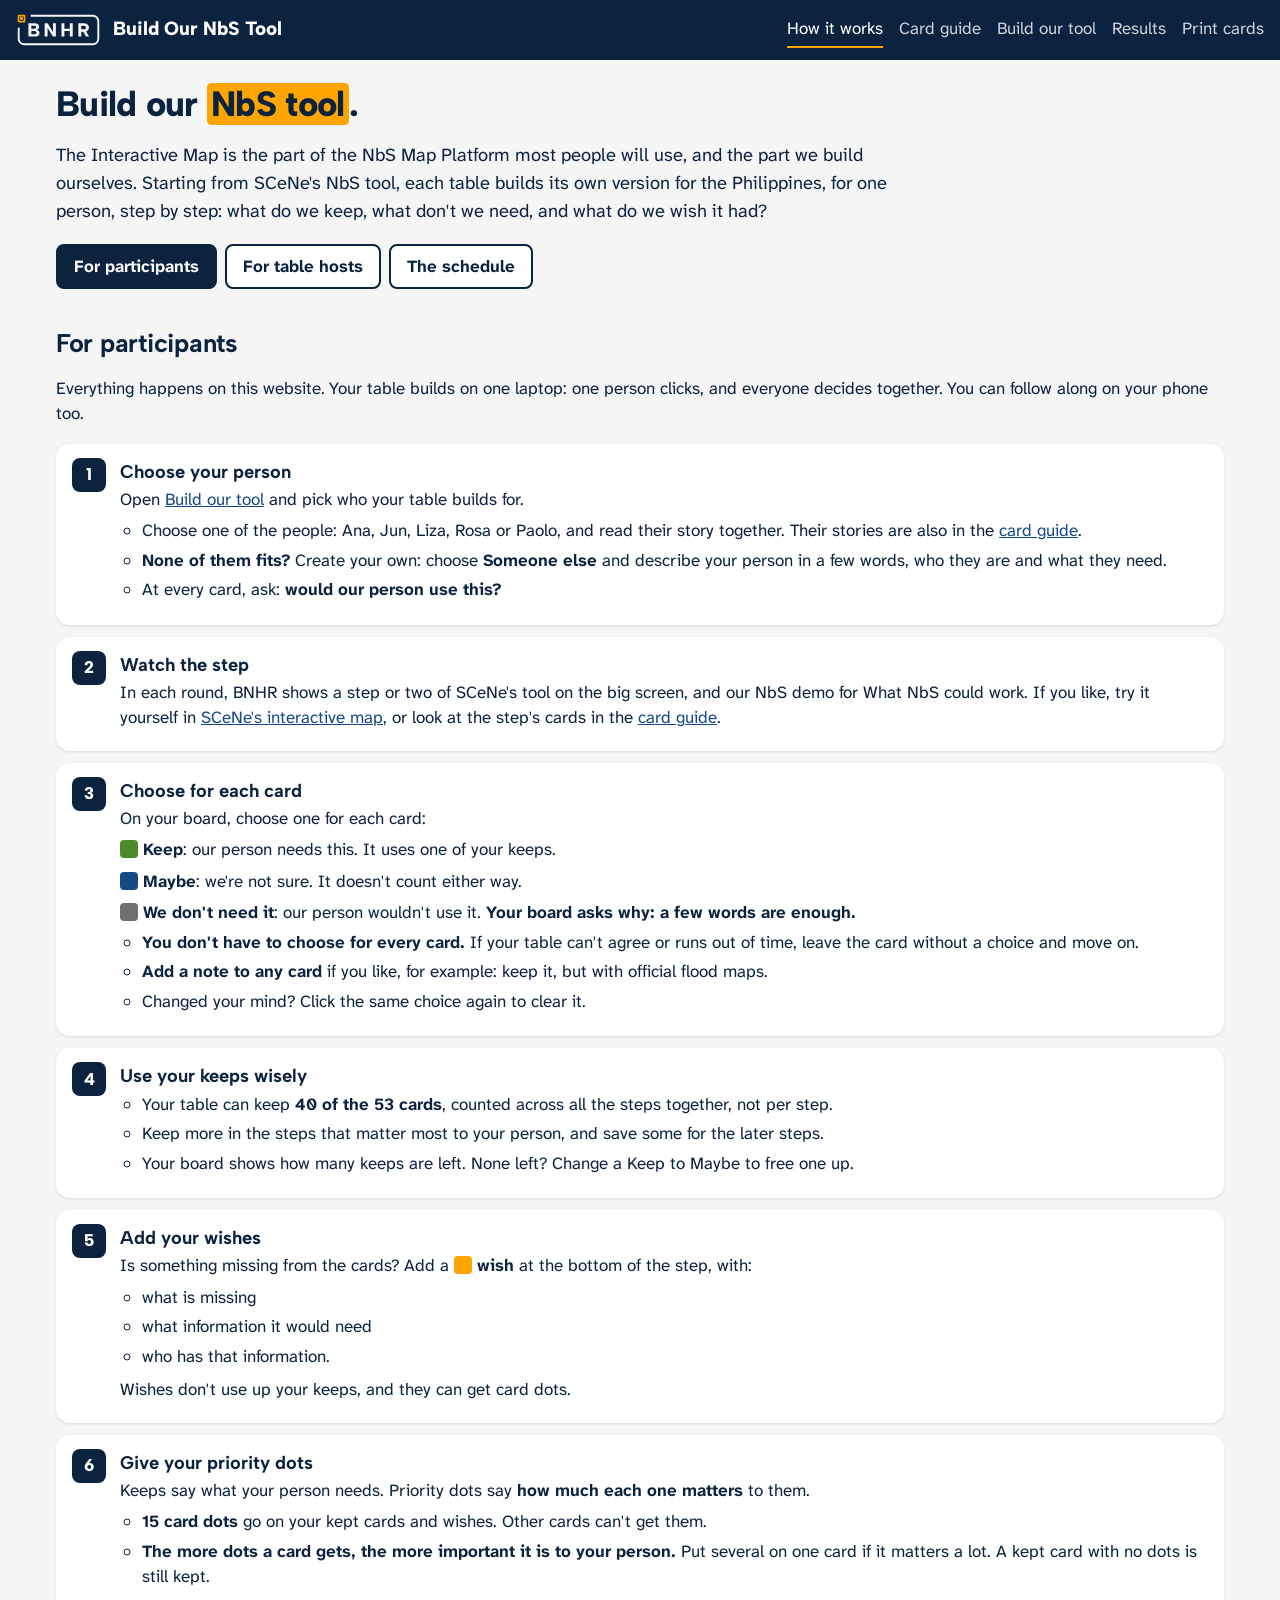
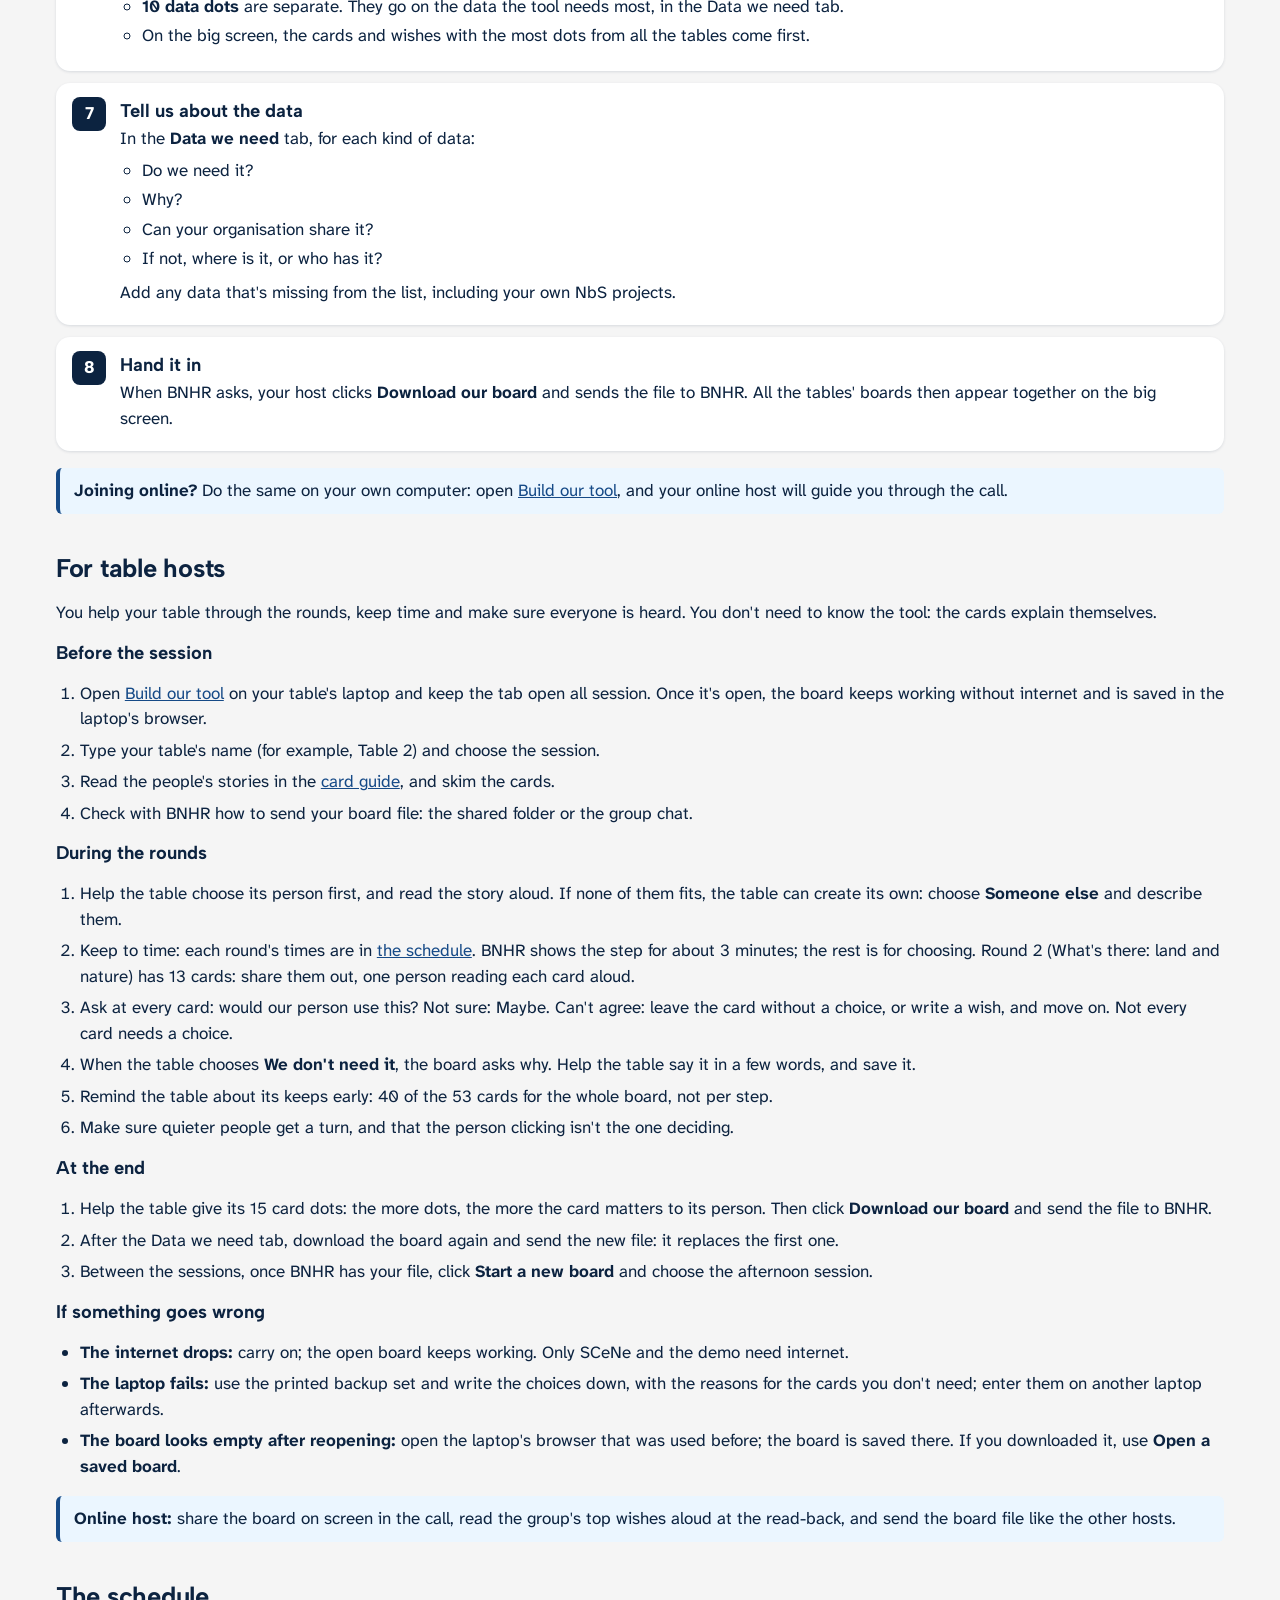
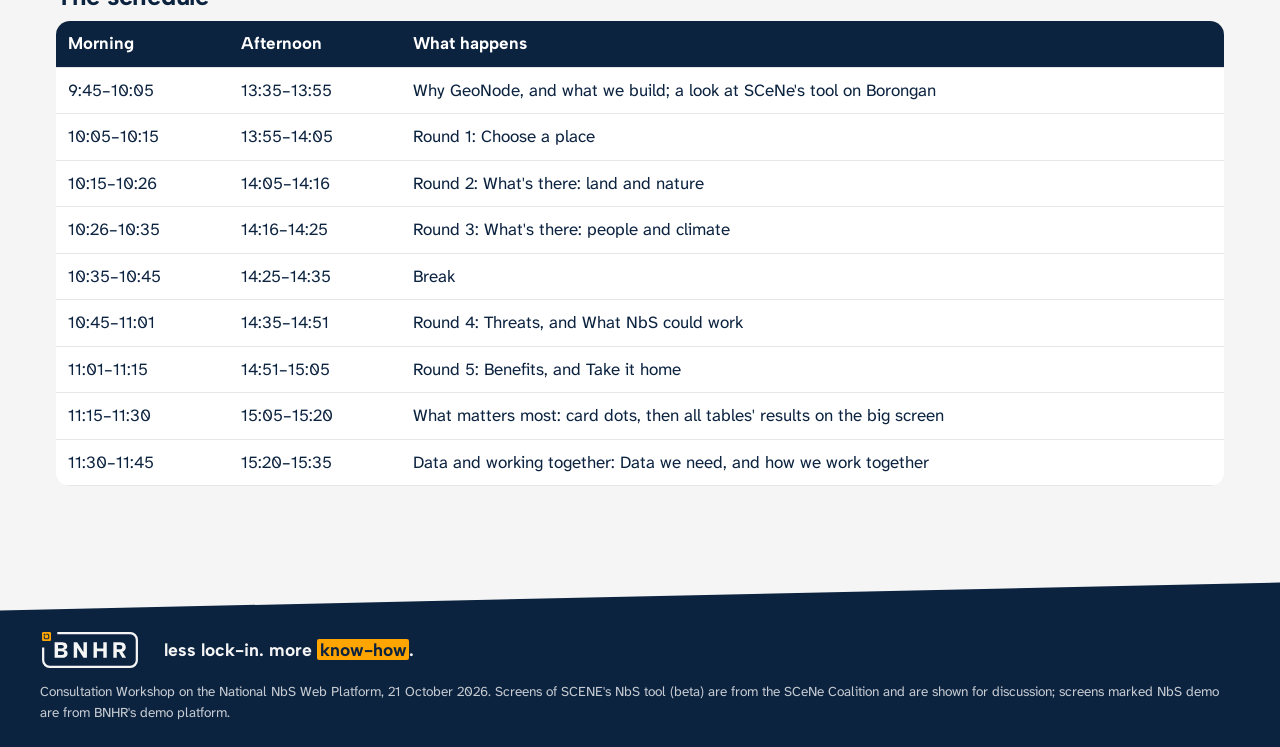
==== commit ffa19f14: "Merge branch 'main' into card-notes # Conflicts: #	2026-10-21-nbs-tool-builder/README.md #	2026-10-2" ====
--- a/2026-10-21-nbs-tool-builder/index.html
+++ b/2026-10-21-nbs-tool-builder/index.html
@@ -45,10 +45,11 @@
         <ul class="legend" aria-label="The choices">
           <li><span class="swatch keep"></span> <strong>Keep</strong>: our person needs this. It uses one of your keeps.</li>
           <li><span class="swatch maybe"></span> <strong>Maybe</strong>: we're not sure. It doesn't count either way.</li>
-          <li><span class="swatch skip"></span> <strong>We don't need it</strong>: our person wouldn't use it. <strong>Say why in a few words: tell your host, or write it on a note or on the card.</strong></li>
+          <li><span class="swatch skip"></span> <strong>We don't need it</strong>: our person wouldn't use it. <strong>Your board asks why: a few words are enough.</strong></li>
         </ul>
         <ul class="points">
           <li><strong>You don't have to choose for every card.</strong> If your table can't agree or runs out of time, leave the card without a choice and move on.</li>
+          <li><strong>Add a note to any card</strong> if you like, for example: keep it, but with official flood maps.</li>
           <li>Changed your mind? Click the same choice again to clear it.</li>
         </ul>
       </li>
@@ -104,20 +105,20 @@
       <li>Help the table choose its person first, and read the story aloud. If none of them fits, the table can create its own: choose <strong>Someone else</strong> and describe them.</li>
       <li>Keep to time: each round's times are in <a href="#schedule">the schedule</a>. BNHR shows the step for about 3 minutes; the rest is for choosing. Round 2 (What's there: land and nature) has <span data-step-cards="land-nature"></span> cards: share them out, one person reading each card aloud.</li>
       <li>Ask at every card: would our person use this? Not sure: Maybe. Can't agree: leave the card without a choice, or write a wish, and move on. Not every card needs a choice.</li>
-      <li>When the table chooses <strong>We don't need it</strong>, make sure the reason is noted: told to you, or written on a note or on the card. Keep the notes with the card numbers.</li>
+      <li>When the table chooses <strong>We don't need it</strong>, the board asks why. Help the table say it in a few words, and save it.</li>
       <li>Remind the table about its keeps early: <span data-rule="keeps"></span> of the <span data-rule="cards"></span> cards for the whole board, not per step.</li>
       <li>Make sure quieter people get a turn, and that the person clicking isn't the one deciding.</li>
     </ol>
     <h3>At the end</h3>
     <ol class="howto-list">
-      <li>Help the table give its <span data-rule="cardDots"></span> card dots: the more dots, the more the card matters to its person. Then click <strong>Download our board</strong> and send the file to BNHR, with your notes on why the table doesn't need some cards.</li>
+      <li>Help the table give its <span data-rule="cardDots"></span> card dots: the more dots, the more the card matters to its person. Then click <strong>Download our board</strong> and send the file to BNHR.</li>
       <li>After the Data we need tab, download the board again and send the new file: it replaces the first one.</li>
       <li>Between the sessions, once BNHR has your file, click <strong>Start a new board</strong> and choose the afternoon session.</li>
     </ol>
     <h3>If something goes wrong</h3>
     <ul class="howto-list">
       <li><strong>The internet drops:</strong> carry on; the open board keeps working. Only SCeNe and the demo need internet.</li>
-      <li><strong>The laptop fails:</strong> use the printed backup set and write the choices down; enter them on another laptop afterwards.</li>
+      <li><strong>The laptop fails:</strong> use the printed backup set and write the choices down, with the reasons for the cards you don't need; enter them on another laptop afterwards.</li>
       <li><strong>The board looks empty after reopening:</strong> open the laptop's browser that was used before; the board is saved there. If you downloaded it, use <strong>Open a saved board</strong>.</li>
     </ul>
     <p class="notice"><strong>Online host:</strong> share the board on screen in the call, read the group's top wishes aloud at the read-back, and send the board file like the other hosts.</p>
